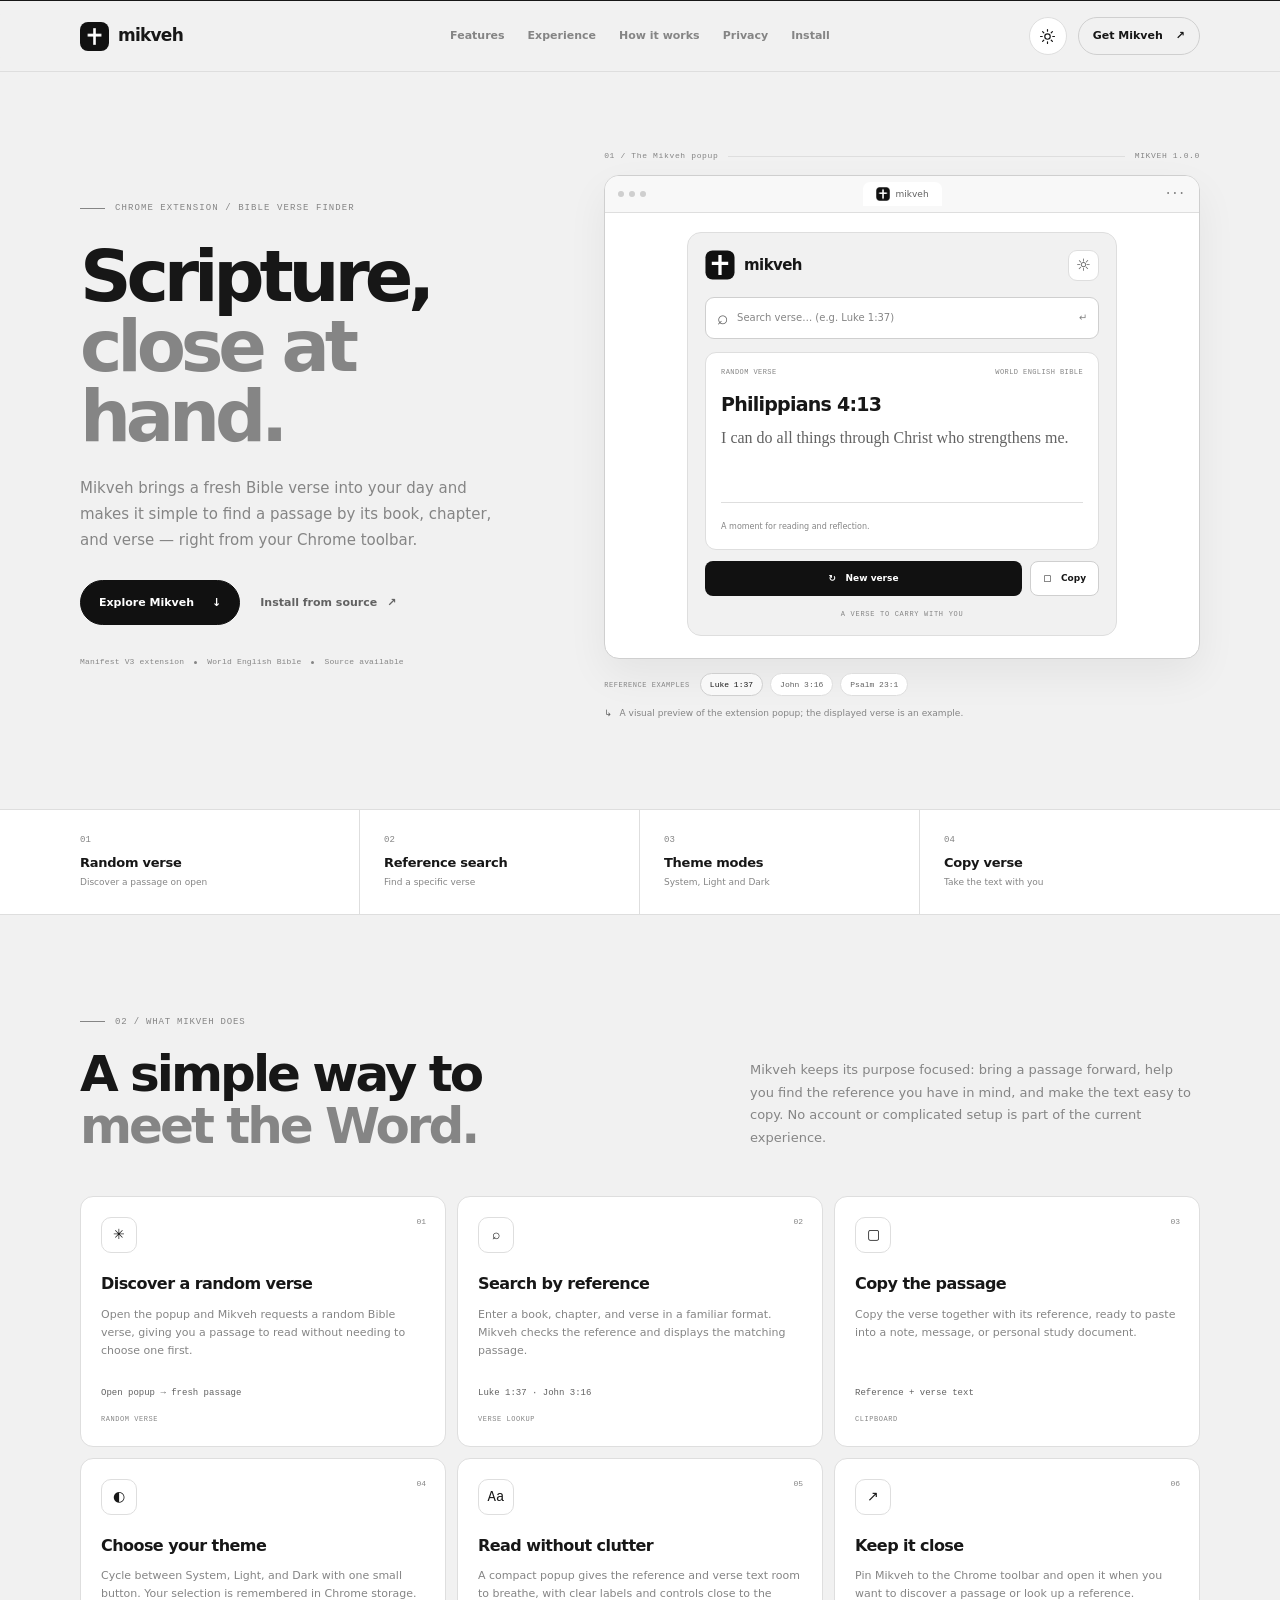
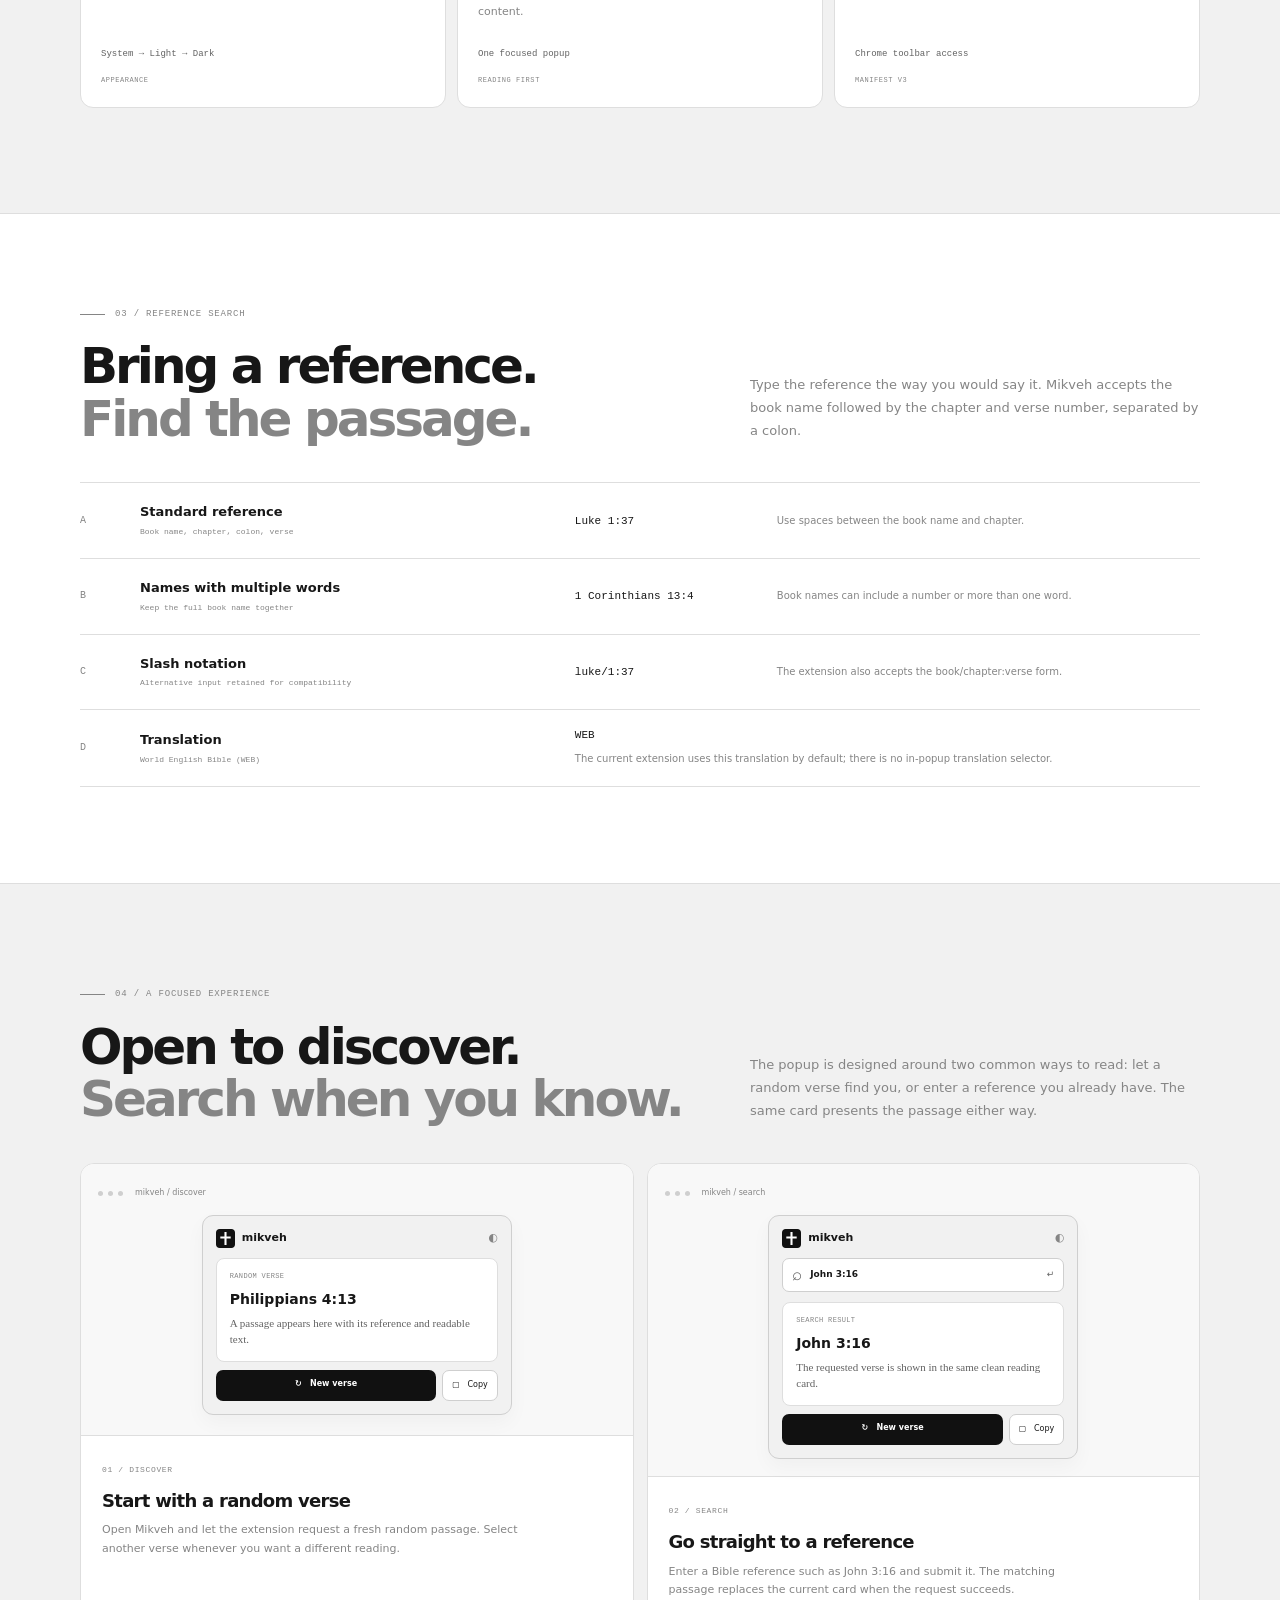
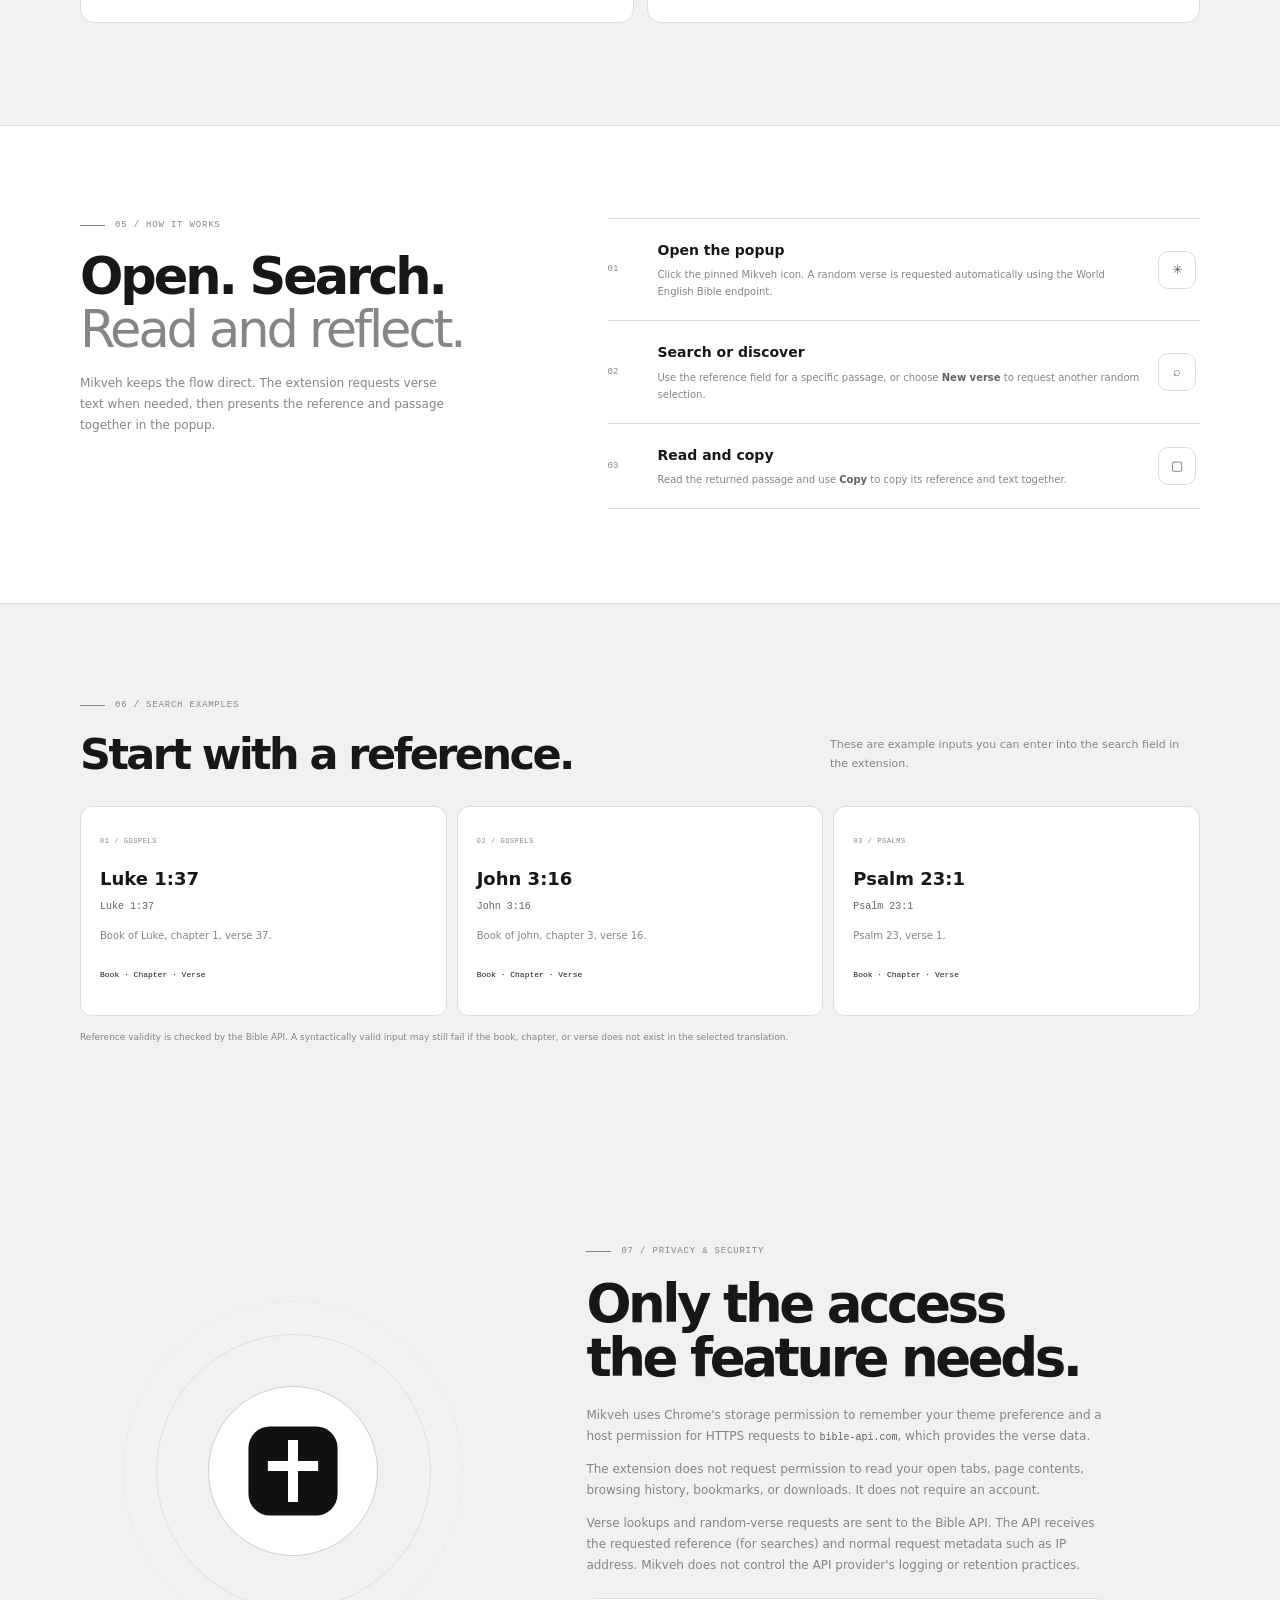
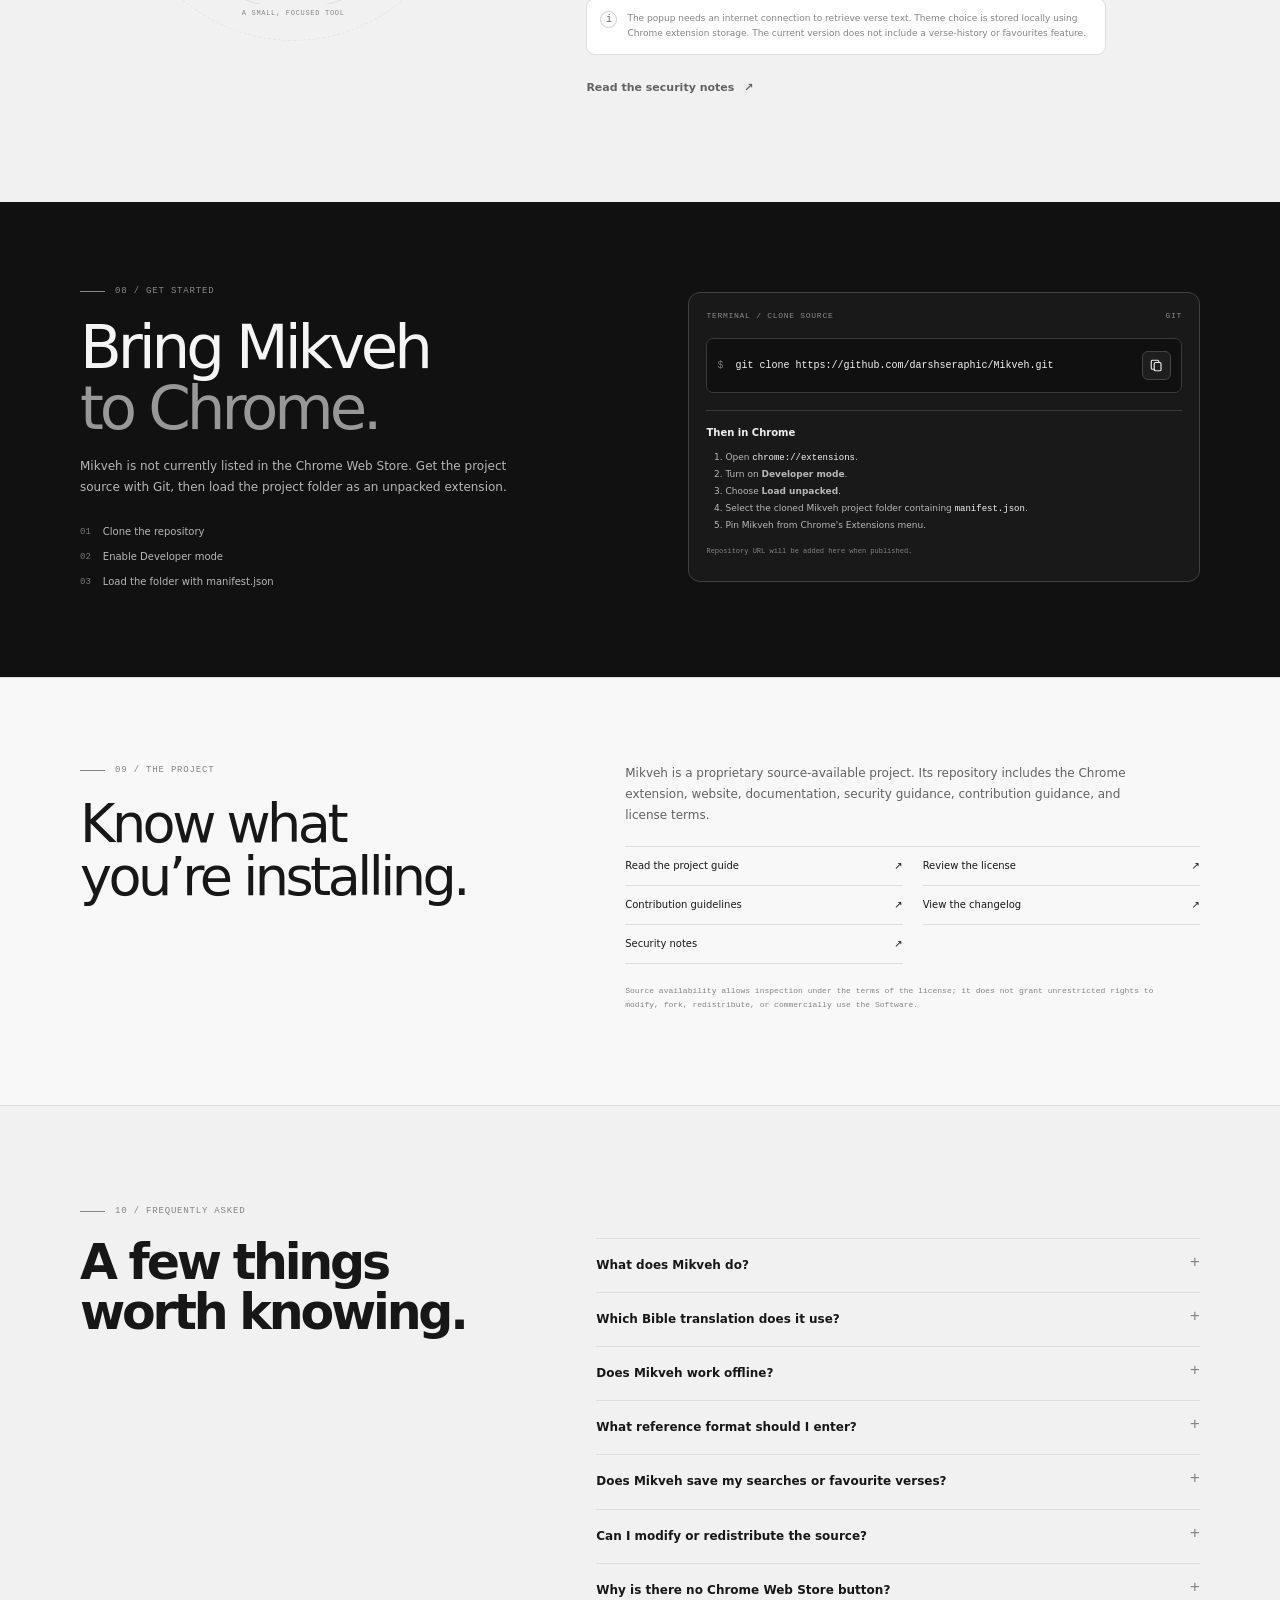
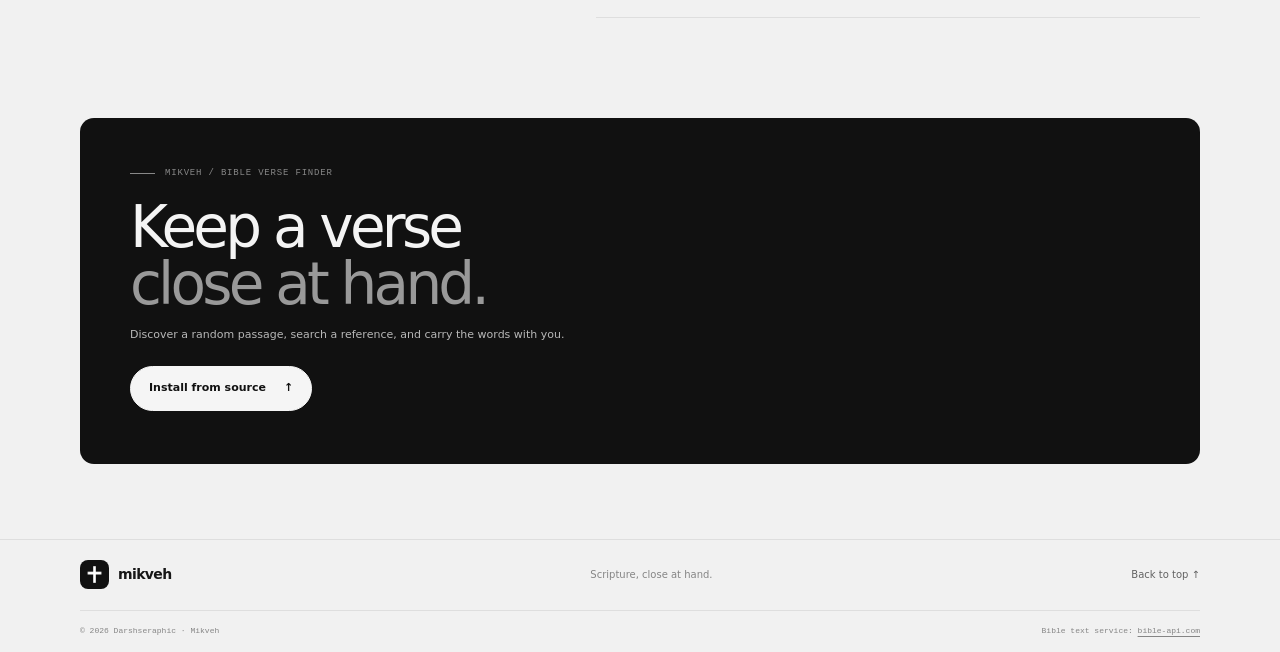
==== docs/index.html @ bd6380c0 "initial commit: Added Mikveh extension to public users." ====
<!doctype html>
<html lang="en" data-theme="system">
<head>
  <meta charset="utf-8">
  <meta name="viewport" content="width=device-width, initial-scale=1">
  <meta name="theme-color" content="#f1f1f1">
  <meta name="description" content="Mikveh is a focused Chrome extension for discovering a random Bible verse or looking up a passage by book, chapter, and verse.">
  <meta property="og:title" content="Mikveh — Scripture, close at hand">
  <meta property="og:description" content="Find a Bible verse, discover a random passage, and keep Scripture close from your Chrome toolbar.">
  <meta property="og:type" content="website">
  <title>Mikveh — Scripture, close at hand</title>
  <link rel="icon" type="image/png" href="../icons/icon32.png">
  <link rel="stylesheet" href="styles.css">
  <script src="config.js" defer></script>
  <script src="script.js" defer></script>
</head>
<body>
  <a class="skip-link" href="#main">Skip to content</a>

  <header class="site-header">
    <div class="header-inner page-width">
      <a class="brand" href="#top" aria-label="Mikveh home">
        <span class="brand-mark"><img src="../icons/icon32.png" width="24" height="24" alt=""></span>
        <span>mikveh</span>
      </a>

      <button class="menu-toggle" type="button" aria-expanded="false" aria-controls="primary-nav" aria-label="Open navigation">
        <span></span><span></span>
      </button>

      <nav class="nav-links" id="primary-nav" aria-label="Main navigation">
        <a href="#features">Features</a>
        <a href="#experience">Experience</a>
        <a href="#how-it-works">How it works</a>
        <a href="#privacy">Privacy</a>
        <a href="#installation">Install</a>
      </nav>

      <div class="header-actions">
        <button class="theme-toggle" id="theme-toggle" type="button" aria-label="Change theme" title="Cycle theme: System, Light, Dark">
          <svg class="sun-icon" viewBox="0 0 20 20" aria-hidden="true"><circle cx="10" cy="10" r="3.2"/><path d="M10 1.8v2M10 16.2v2M18.2 10h-2M3.8 10h-2m14-5.8-1.4 1.4M5.6 14.4l-1.4 1.4m11.6 0-1.4-1.4M5.6 5.6 4.2 4.2"/></svg>
          <svg class="moon-icon" viewBox="0 0 20 20" aria-hidden="true"><path d="M16.8 12.3A7.2 7.2 0 0 1 7.7 3.2a7.4 7.4 0 1 0 9.1 9.1Z"/></svg>
        </button>
        <a class="header-link" href="#installation">Get Mikveh <span aria-hidden="true">↗</span></a>
      </div>
    </div>
  </header>

  <main id="main">
    <section class="hero page-width" id="top" aria-labelledby="hero-title">
      <div class="hero-copy">
        <p class="eyebrow"><span class="eyebrow-rule"></span> Chrome extension / Bible verse finder</p>
        <h1 id="hero-title">Scripture,<br><span>close at hand.</span></h1>
        <p class="hero-lede">Mikveh brings a fresh Bible verse into your day and makes it simple to find a passage by its book, chapter, and verse — right from your Chrome toolbar.</p>
        <div class="hero-actions">
          <a class="button button-primary" href="#features">Explore Mikveh <span aria-hidden="true">↓</span></a>
          <a class="text-link" href="#installation">Install from source <span aria-hidden="true">↗</span></a>
        </div>
        <div class="hero-meta" aria-label="Product details">
          <span>Manifest V3 extension</span><i aria-hidden="true"></i><span>World English Bible</span><i aria-hidden="true"></i><span>Source available</span>
        </div>
      </div>

      <div class="hero-visual" id="preview">
        <div class="visual-heading">
          <span>01 / The Mikveh popup</span>
          <span class="visual-heading-line"></span>
          <span>MIKVEH 1.0.0</span>
        </div>

        <div class="browser-preview" aria-label="Illustration of the Mikveh Chrome extension popup">
          <div class="browser-topbar">
            <div class="window-controls" aria-hidden="true"><i></i><i></i><i></i></div>
            <div class="browser-tab"><img src="../icons/icon16.png" width="14" height="14" alt=""><span>mikveh</span></div>
            <span class="browser-menu" aria-hidden="true">···</span>
          </div>

          <div class="popup-preview">
            <div class="preview-topline">
              <div class="preview-brand"><img src="../icons/logo.svg" alt="" width="30" height="30"><strong>mikveh</strong></div>
              <span class="preview-theme" aria-hidden="true">☼</span>
            </div>
            <div class="preview-search">
              <span class="preview-search-icon" aria-hidden="true">⌕</span>
              <span>Search verse… (e.g. Luke 1:37)</span>
              <b aria-hidden="true">↵</b>
            </div>
            <div class="preview-verse-card">
              <div class="preview-card-label"><span>RANDOM VERSE</span><span>WORLD ENGLISH BIBLE</span></div>
              <h3>Philippians 4:13</h3>
              <p>I can do all things through Christ who strengthens me.</p>
              <div class="preview-card-rule"></div>
              <span class="preview-card-note">A moment for reading and reflection.</span>
            </div>
            <div class="preview-actions">
              <span class="preview-action-primary">↻ &nbsp; New verse</span>
              <span class="preview-action-secondary">▢ &nbsp; Copy</span>
            </div>
            <div class="preview-foot">A VERSE TO CARRY WITH YOU</div>
          </div>
        </div>

        <div class="demo-examples" aria-label="Example Bible references">
          <span>REFERENCE EXAMPLES</span>
          <span class="demo-chip active">Luke 1:37</span>
          <span class="demo-chip">John 3:16</span>
          <span class="demo-chip">Psalm 23:1</span>
        </div>
        <p class="visual-note"><span>↳</span> A visual preview of the extension popup; the displayed verse is an example.</p>
      </div>
    </section>

    <section class="fact-strip" aria-label="Mikveh at a glance">
      <div class="fact-strip-inner page-width">
        <div class="fact-item"><strong>01</strong><span>Random verse</span><p>Discover a passage on open</p></div>
        <div class="fact-item"><strong>02</strong><span>Reference search</span><p>Find a specific verse</p></div>
        <div class="fact-item"><strong>03</strong><span>Theme modes</span><p>System, Light and Dark</p></div>
        <div class="fact-item"><strong>04</strong><span>Copy verse</span><p>Take the text with you</p></div>
      </div>
    </section>

    <section class="section page-width" id="features" aria-labelledby="features-title">
      <div class="section-label"><span class="section-line"></span> 02 / What Mikveh does</div>
      <div class="section-intro two-column">
        <h2 id="features-title">A simple way to<br><span>meet the Word.</span></h2>
        <p>Mikveh keeps its purpose focused: bring a passage forward, help you find the reference you have in mind, and make the text easy to copy. No account or complicated setup is part of the current experience.</p>
      </div>

      <div class="feature-grid">
        <article class="feature-card">
          <div class="feature-number">01</div><div class="feature-icon">✳</div>
          <h3>Discover a random verse</h3>
          <p>Open the popup and Mikveh requests a random Bible verse, giving you a passage to read without needing to choose one first.</p>
          <code>Open popup → fresh passage</code>
          <span class="feature-tag">RANDOM VERSE</span>
        </article>
        <article class="feature-card">
          <div class="feature-number">02</div><div class="feature-icon">⌕</div>
          <h3>Search by reference</h3>
          <p>Enter a book, chapter, and verse in a familiar format. Mikveh checks the reference and displays the matching passage.</p>
          <code>Luke 1:37 · John 3:16</code>
          <span class="feature-tag">VERSE LOOKUP</span>
        </article>
        <article class="feature-card">
          <div class="feature-number">03</div><div class="feature-icon">▢</div>
          <h3>Copy the passage</h3>
          <p>Copy the verse together with its reference, ready to paste into a note, message, or personal study document.</p>
          <code>Reference + verse text</code>
          <span class="feature-tag">CLIPBOARD</span>
        </article>
        <article class="feature-card">
          <div class="feature-number">04</div><div class="feature-icon">◐</div>
          <h3>Choose your theme</h3>
          <p>Cycle between System, Light, and Dark with one small button. Your selection is remembered in Chrome storage.</p>
          <code>System → Light → Dark</code>
          <span class="feature-tag">APPEARANCE</span>
        </article>
        <article class="feature-card">
          <div class="feature-number">05</div><div class="feature-icon">Aa</div>
          <h3>Read without clutter</h3>
          <p>A compact popup gives the reference and verse text room to breathe, with clear labels and controls close to the content.</p>
          <code>One focused popup</code>
          <span class="feature-tag">READING FIRST</span>
        </article>
        <article class="feature-card">
          <div class="feature-number">06</div><div class="feature-icon">↗</div>
          <h3>Keep it close</h3>
          <p>Pin Mikveh to the Chrome toolbar and open it when you want to discover a passage or look up a reference.</p>
          <code>Chrome toolbar access</code>
          <span class="feature-tag">MANIFEST V3</span>
        </article>
      </div>
    </section>

    <section class="function-section section-rule" aria-labelledby="reference-title">
      <div class="page-width">
        <div class="section-label"><span class="section-line"></span> 03 / Reference search</div>
        <div class="section-intro two-column">
          <h2 id="reference-title">Bring a reference.<br><span>Find the passage.</span></h2>
          <p>Type the reference the way you would say it. Mikveh accepts the book name followed by the chapter and verse number, separated by a colon.</p>
        </div>
        <div class="reference-directory">
          <article class="reference-row">
            <div class="directory-index">A</div>
            <div class="directory-title"><h3>Standard reference</h3><p>Book name, chapter, colon, verse</p></div>
            <div class="directory-content"><code>Luke 1:37</code><span>Use spaces between the book name and chapter.</span></div>
          </article>
          <article class="reference-row">
            <div class="directory-index">B</div>
            <div class="directory-title"><h3>Names with multiple words</h3><p>Keep the full book name together</p></div>
            <div class="directory-content"><code>1 Corinthians 13:4</code><span>Book names can include a number or more than one word.</span></div>
          </article>
          <article class="reference-row">
            <div class="directory-index">C</div>
            <div class="directory-title"><h3>Slash notation</h3><p>Alternative input retained for compatibility</p></div>
            <div class="directory-content"><code>luke/1:37</code><span>The extension also accepts the book/chapter:verse form.</span></div>
          </article>
          <article class="reference-row">
            <div class="directory-index">D</div>
            <div class="directory-title"><h3>Translation</h3><p>World English Bible (WEB)</p></div>
            <div class="directory-content"><code>WEB</code><span>The current extension uses this translation by default; there is no in-popup translation selector.</span></div>
          </article>
        </div>
      </div>
    </section>

    <section class="section page-width workspace-section" id="experience" aria-labelledby="experience-title">
      <div class="section-label"><span class="section-line"></span> 04 / A focused experience</div>
      <div class="section-intro two-column">
        <h2 id="experience-title">Open to discover.<br><span>Search when you know.</span></h2>
        <p>The popup is designed around two common ways to read: let a random verse find you, or enter a reference you already have. The same card presents the passage either way.</p>
      </div>
      <div class="workspace-grid">
        <article class="workspace-card">
          <div class="workspace-card-visual discover-visual">
            <div class="mini-window-head"><span></span><span></span><span></span><b>mikveh / discover</b></div>
            <div class="mini-popup">
              <div class="mini-popup-brand"><img src="../icons/logo.svg" alt="" width="19" height="19"><b>mikveh</b><span>◐</span></div>
              <div class="mini-popup-card"><small>RANDOM VERSE</small><strong>Philippians 4:13</strong><p>A passage appears here with its reference and readable text.</p></div>
              <div class="mini-popup-actions"><b>↻ &nbsp; New verse</b><i>▢ &nbsp; Copy</i></div>
            </div>
          </div>
          <div class="workspace-card-copy"><span class="workspace-index">01 / DISCOVER</span><h3>Start with a random verse</h3><p>Open Mikveh and let the extension request a fresh random passage. Select another verse whenever you want a different reading.</p></div>
        </article>
        <article class="workspace-card">
          <div class="workspace-card-visual search-visual">
            <div class="mini-window-head"><span></span><span></span><span></span><b>mikveh / search</b></div>
            <div class="mini-popup">
              <div class="mini-popup-brand"><img src="../icons/logo.svg" alt="" width="19" height="19"><b>mikveh</b><span>◐</span></div>
              <div class="mini-search-field"><span>⌕</span><b>John 3:16</b><i>↵</i></div>
              <div class="mini-popup-card"><small>SEARCH RESULT</small><strong>John 3:16</strong><p>The requested verse is shown in the same clean reading card.</p></div>
              <div class="mini-popup-actions"><b>↻ &nbsp; New verse</b><i>▢ &nbsp; Copy</i></div>
            </div>
          </div>
          <div class="workspace-card-copy"><span class="workspace-index">02 / SEARCH</span><h3>Go straight to a reference</h3><p>Enter a Bible reference such as John 3:16 and submit it. The matching passage replaces the current card when the request succeeds.</p></div>
        </article>
      </div>
    </section>

    <section class="steps-section section-rule" id="how-it-works" aria-labelledby="steps-title">
      <div class="page-width steps-layout">
        <div class="steps-intro">
          <div class="section-label"><span class="section-line"></span> 05 / How it works</div>
          <h2 id="steps-title">Open. Search.<br><em>Read and reflect.</em></h2>
          <p>Mikveh keeps the flow direct. The extension requests verse text when needed, then presents the reference and passage together in the popup.</p>
        </div>
        <div class="steps-list">
          <article class="step-row"><span class="step-number">01</span><div class="step-copy"><h3>Open the popup</h3><p>Click the pinned Mikveh icon. A random verse is requested automatically using the World English Bible endpoint.</p></div><span class="step-icon" aria-hidden="true">✳</span></article>
          <article class="step-row"><span class="step-number">02</span><div class="step-copy"><h3>Search or discover</h3><p>Use the reference field for a specific passage, or choose <b>New verse</b> to request another random selection.</p></div><span class="step-icon" aria-hidden="true">⌕</span></article>
          <article class="step-row"><span class="step-number">03</span><div class="step-copy"><h3>Read and copy</h3><p>Read the returned passage and use <b>Copy</b> to copy its reference and text together.</p></div><span class="step-icon" aria-hidden="true">▢</span></article>
        </div>
      </div>
    </section>

    <section class="examples-section page-width" aria-labelledby="examples-title">
      <div class="section-label"><span class="section-line"></span> 06 / Search examples</div>
      <div class="examples-heading"><h2 id="examples-title">Start with a reference.</h2><p>These are example inputs you can enter into the search field in the extension.</p></div>
      <div class="example-grid">
        <article class="example-card"><span>01 / GOSPELS</span><h3>Luke 1:37</h3><code>Luke 1:37</code><p>Book of Luke, chapter 1, verse 37.</p><strong>Book · Chapter · Verse</strong></article>
        <article class="example-card"><span>02 / GOSPELS</span><h3>John 3:16</h3><code>John 3:16</code><p>Book of John, chapter 3, verse 16.</p><strong>Book · Chapter · Verse</strong></article>
        <article class="example-card"><span>03 / PSALMS</span><h3>Psalm 23:1</h3><code>Psalm 23:1</code><p>Psalm 23, verse 1.</p><strong>Book · Chapter · Verse</strong></article>
      </div>
      <p class="fine-print">Reference validity is checked by the Bible API. A syntactically valid input may still fail if the book, chapter, or verse does not exist in the selected translation.</p>
    </section>

    <section class="privacy-section page-width" id="privacy" aria-labelledby="privacy-title">
      <div class="privacy-visual" aria-hidden="true">
        <div class="privacy-mark-wrap"><img src="../icons/logo.svg" alt="" width="100" height="100"></div>
        <div class="privacy-orbit orbit-one"></div><div class="privacy-orbit orbit-two"></div>
        <span class="privacy-caption">A SMALL, FOCUSED TOOL</span>
      </div>
      <div class="privacy-copy">
        <div class="section-label"><span class="section-line"></span> 07 / Privacy &amp; security</div>
        <h2 id="privacy-title">Only the access<br>the feature needs.</h2>
        <p>Mikveh uses Chrome's storage permission to remember your theme preference and a host permission for HTTPS requests to <code>bible-api.com</code>, which provides the verse data.</p>
        <p>The extension does not request permission to read your open tabs, page contents, browsing history, bookmarks, or downloads. It does not require an account.</p>
        <p>Verse lookups and random-verse requests are sent to the Bible API. The API receives the requested reference (for searches) and normal request metadata such as IP address. Mikveh does not control the API provider's logging or retention practices.</p>
        <p class="privacy-caveat"><span aria-hidden="true">i</span><span>The popup needs an internet connection to retrieve verse text. Theme choice is stored locally using Chrome extension storage. The current version does not include a verse-history or favourites feature.</span></p>
        <a class="text-link" href="../SECURITY.md">Read the security notes <span aria-hidden="true">↗</span></a>
      </div>
    </section>

    <section class="install-section" id="installation" aria-labelledby="install-title">
      <div class="page-width install-inner">
        <div class="install-copy">
          <div class="section-label light-label"><span class="section-line"></span> 08 / Get started</div>
          <h2 id="install-title">Bring Mikveh<br><em>to Chrome.</em></h2>
          <p>Mikveh is not currently listed in the Chrome Web Store. Get the project source with Git, then load the project folder as an unpacked extension.</p>
          <div class="install-points">
            <span><b>01</b> Clone the repository</span>
            <span><b>02</b> Enable Developer mode</span>
            <span><b>03</b> Load the folder with manifest.json</span>
          </div>
        </div>
        <div class="install-panel">
          <div class="install-panel-top"><span>TERMINAL / CLONE SOURCE</span><span>GIT</span></div>
          <div class="command-line"><span>$</span><code id="clone-command">git clone &lt;https://github.com/darshseraphic/Mikveh.git&gt;</code><button id="copy-clone" type="button" aria-label="Copy git clone command" title="Copy command"><svg viewBox="0 0 20 20" aria-hidden="true"><rect x="7" y="6" width="9" height="11" rx="1.5"/><path d="M13 6V4.5A1.5 1.5 0 0 0 11.5 3h-7A1.5 1.5 0 0 0 3 4.5v9A1.5 1.5 0 0 0 4.5 15H7"/></svg></button></div>
          <div class="install-next">
            <p><b>Then in Chrome</b></p>
            <ol>
              <li>Open <code>chrome://extensions</code>.</li>
              <li>Turn on <b>Developer mode</b>.</li>
              <li>Choose <b>Load unpacked</b>.</li>
              <li>Select the cloned Mikveh project folder containing <code>manifest.json</code>.</li>
              <li>Pin Mikveh from Chrome's Extensions menu.</li>
            </ol>
          </div>
          <div class="install-status" id="copy-status" role="status" aria-live="polite">Repository URL will be added here when published.</div>
        </div>
      </div>
    </section>

    <section class="project-section" id="project" aria-labelledby="project-title">
      <div class="page-width project-inner">
        <div class="project-heading">
          <div class="section-label"><span class="section-line"></span> 09 / The project</div>
          <h2 id="project-title">Know what<br>you’re installing.</h2>
        </div>
        <div class="project-copy">
          <p>Mikveh is a proprietary source-available project. Its repository includes the Chrome extension, website, documentation, security guidance, contribution guidance, and license terms.</p>
          <div class="project-links">
            <a href="../README.md">Read the project guide <span aria-hidden="true">↗</span></a>
            <a href="../LICENSE.txt">Review the license <span aria-hidden="true">↗</span></a>
            <a href="../CONTRIBUTING.md">Contribution guidelines <span aria-hidden="true">↗</span></a>
            <a href="../CHANGELOG.md">View the changelog <span aria-hidden="true">↗</span></a>
            <a href="../SECURITY.md">Security notes <span aria-hidden="true">↗</span></a>
          </div>
          <p class="license-note">Source availability allows inspection under the terms of the license; it does not grant unrestricted rights to modify, fork, redistribute, or commercially use the Software.</p>
        </div>
      </div>
    </section>

    <section class="faq-section page-width" aria-labelledby="faq-title">
      <div class="section-label"><span class="section-line"></span> 10 / Frequently asked</div>
      <div class="faq-layout">
        <h2 id="faq-title">A few things<br>worth knowing.</h2>
        <div class="faq-list">
          <details>
            <summary>What does Mikveh do?</summary>
            <p>Mikveh is a Chrome extension that displays a random Bible verse when the popup opens and lets you search for a specific passage using a book, chapter, and verse reference.</p>
          </details>
          <details>
            <summary>Which Bible translation does it use?</summary>
            <p>The current extension uses the World English Bible (WEB) through bible-api.com. A translation selector is not currently included.</p>
          </details>
          <details>
            <summary>Does Mikveh work offline?</summary>
            <p>No. The extension needs an internet connection to request random verses and search results from the Bible API. The theme preference remains stored in Chrome, but verse text is not available offline through the current implementation.</p>
          </details>
          <details>
            <summary>What reference format should I enter?</summary>
            <p>Use the format Book Chapter:Verse, such as Luke 1:37. The extension also accepts the slash form, such as luke/1:37, for compatibility with the original command reference.</p>
          </details>
          <details>
            <summary>Does Mikveh save my searches or favourite verses?</summary>
            <p>The current version stores your theme preference only. It does not include verse history, favourites, user accounts, or cloud synchronisation.</p>
          </details>
          <details>
            <summary>Can I modify or redistribute the source?</summary>
            <p>Not under the current license by default. Mikveh uses a proprietary source-available license with limited personal-use permissions and restrictions on modification, derivative works, redistribution, and commercial use. Read LICENSE.txt and contact the copyright holder for permission.</p>
          </details>
          <details>
            <summary>Why is there no Chrome Web Store button?</summary>
            <p>Mikveh is not currently published in the Chrome Web Store. Installation instructions use Git clone and Chrome's Load unpacked workflow only.</p>
          </details>
        </div>
      </div>
    </section>

    <section class="closing-section page-width">
      <div class="closing-panel">
        <div class="section-label light-label"><span class="section-line"></span> MIKVEH / BIBLE VERSE FINDER</div>
        <h2>Keep a verse<br><em>close at hand.</em></h2>
        <p>Discover a random passage, search a reference, and carry the words with you.</p>
        <a class="button button-inverted" href="#installation">Install from source <span aria-hidden="true">↑</span></a>
      </div>
    </section>
  </main>

  <footer class="site-footer">
    <div class="page-width footer-top">
      <a class="brand footer-brand" href="#top"><span class="brand-mark"><img src="../icons/icon32.png" width="22" height="22" alt=""></span><span>mikveh</span></a>
      <p>Scripture, close at hand.</p>
      <a class="back-top" href="#top">Back to top <span aria-hidden="true">↑</span></a>
    </div>
    <div class="page-width footer-bottom">
      <span>© <span id="year"></span> Darshseraphic · Mikveh</span>
      <span class="footer-attribution">Bible text service: <a href="https://bible-api.com/" target="_blank" rel="noreferrer">bible-api.com</a></span>
    </div>
  </footer>
</body>
</html>
---- docs/styles.css ----
/* Mikveh project website — monochrome ink-and-paper styling */
:root {
  color-scheme: light;
  --bg: #f1f1f1;
  --paper: #fafafa;
  --surface: #ffffff;
  --soft: #f8f8f8;
  --ink: #171717;
  --secondary: #626262;
  --muted: #858585;
  --line: #dedede;
  --line-strong: #cfcfcf;
  --button-ink: #111111;
  --button-text: #ffffff;
  --focus: #111111;
  --mono: ui-monospace, SFMono-Regular, Menlo, Consolas, "Liberation Mono", monospace;
  --sans: system-ui, -apple-system, BlinkMacSystemFont, "Segoe UI", Roboto, Helvetica, Arial, sans-serif;
  --page: 1120px;
  font-family: var(--sans);
  font-synthesis: none;
  text-rendering: optimizeLegibility;
  -webkit-font-smoothing: antialiased;
}
:root[data-theme="dark"] {
  color-scheme: dark;
  --bg: #101010;
  --paper: #202020;
  --surface: #1b1b1b;
  --soft: #242424;
  --ink: #f4f4f4;
  --secondary: #b7b7b7;
  --muted: #909090;
  --line: #363636;
  --line-strong: #505050;
  --button-ink: #f3f3f3;
  --button-text: #111111;
  --focus: #ffffff;
}
@media (prefers-color-scheme: dark) {
  :root[data-theme="system"] {
    color-scheme: dark;
    --bg: #101010;
    --paper: #202020;
    --surface: #1b1b1b;
    --soft: #242424;
    --ink: #f4f4f4;
    --secondary: #b7b7b7;
    --muted: #909090;
    --line: #363636;
    --line-strong: #505050;
    --button-ink: #f3f3f3;
    --button-text: #111111;
    --focus: #ffffff;
  }
}
* { box-sizing: border-box; scrollbar-width: thin; scrollbar-color: var(--muted) transparent; }
*::-webkit-scrollbar { width: 5px; height: 5px; }
*::-webkit-scrollbar-track { background: transparent; }
*::-webkit-scrollbar-thumb { background: var(--muted); border-radius: 999px; }
html { scroll-behavior: smooth; scroll-padding-top: 90px; }
body { overflow-x: clip; margin: 0; background: var(--bg); color: var(--ink); font-family: var(--sans); font-size: 15px; line-height: 1.6; transition: background-color .2s ease, color .2s ease; }
main, section, header, footer { min-width: 0; }
a { color: inherit; text-decoration: none; }
button { font: inherit; color: inherit; }
svg { display: block; }
img { max-width: 100%; }
h1, h2, h3, p { margin-top: 0; }
button:focus-visible, a:focus-visible, summary:focus-visible { outline: 2px solid var(--focus); outline-offset: 4px; }
::selection { background: var(--ink); color: var(--bg); }
.page-width { width: min(calc(100% - 64px), var(--page)); margin-inline: auto; }
.skip-link { position: absolute; left: 16px; top: -60px; z-index: 60; padding: 10px 14px; background: var(--ink); color: var(--bg); border-radius: 8px; }
.skip-link:focus { top: 12px; }
.site-header { min-height: 70px; border-top: 1px solid var(--ink); border-bottom: 1px solid var(--line); background: color-mix(in srgb, var(--bg) 94%, transparent); position: sticky; top: 0; z-index: 30; backdrop-filter: blur(12px); }
.header-inner { min-height: 70px; display: grid; grid-template-columns: 1fr auto 1fr; align-items: center; gap: 24px; }
.brand { display: inline-flex; width: fit-content; align-items: center; gap: 9px; color: var(--ink); font-size: 17px; font-weight: 720; letter-spacing: -.045em; }
.brand-mark { display: grid; width: 29px; height: 29px; place-items: center; overflow: hidden; border-radius: 8px; background: #111; }
.brand-mark img { width: 25px; height: 25px; object-fit: contain; }
.nav-links { display: flex; align-items: center; gap: 23px; color: var(--muted); font-size: 11px; font-weight: 580; }
.nav-links a, .header-link, .back-top, .text-link { transition: color .16s ease, border-color .16s ease; }
.nav-links a:hover, .header-link:hover, .back-top:hover, .text-link:hover { color: var(--ink); }
.header-actions { display: flex; align-items: center; justify-content: flex-end; gap: 11px; }
.theme-toggle { width: 38px; height: 38px; display: grid; place-items: center; border: 1px solid var(--line); border-radius: 50%; color: var(--ink); background: var(--surface); cursor: pointer; transition: background .16s ease, border-color .16s ease; }
.theme-toggle:hover { border-color: var(--line-strong); background: var(--soft); }
.theme-toggle svg { width: 17px; height: 17px; fill: none; stroke: currentColor; stroke-width: 1.4; stroke-linecap: round; stroke-linejoin: round; }
.moon-icon { display: none; }
:root[data-theme="dark"] .sun-icon { display: none; }
:root[data-theme="dark"] .moon-icon { display: block; }
@media (prefers-color-scheme: dark) {
  :root[data-theme="system"] .sun-icon { display: none; }
  :root[data-theme="system"] .moon-icon { display: block; }
}
.header-link { display: inline-flex; align-items: center; gap: 13px; padding: 9px 14px; border: 1px solid var(--line-strong); border-radius: 999px; font-size: 11px; font-weight: 650; }
.menu-toggle { display: none; width: 40px; height: 38px; padding: 9px; background: transparent; color: var(--ink); border: 1px solid var(--line); border-radius: 9px; cursor: pointer; }
.menu-toggle span { display: block; width: 100%; height: 1px; margin: 5px 0; background: currentColor; transition: transform .18s ease; }
.menu-toggle[aria-expanded="true"] span:first-child { transform: translateY(3px) rotate(45deg); }
.menu-toggle[aria-expanded="true"] span:last-child { transform: translateY(-3px) rotate(-45deg); }
.eyebrow, .section-label, .visual-heading, .footer-code, .hero-meta, .fact-item strong, .feature-number, .feature-tag, .directory-index, .directory-title p, .workspace-index, .step-number, .example-card > span, .license-note, .footer-bottom, .install-panel-top, .install-status { font-family: var(--mono); }
.hero { min-height: 680px; display: grid; grid-template-columns: minmax(0, .88fr) minmax(0, 1.12fr); gap: clamp(28px, 4.5vw, 56px); align-items: center; padding-top: 78px; padding-bottom: 88px; }
.hero-copy { max-width: 500px; }
.eyebrow { display: flex; align-items: center; gap: 10px; color: var(--muted); font-size: 9px; letter-spacing: .12em; text-transform: uppercase; margin-bottom: 25px; }
.eyebrow-rule, .section-line { width: 25px; height: 1px; background: var(--muted); flex: 0 0 auto; }
h1 { text-wrap: balance; max-width: 580px; margin: 0 0 23px; font-size: clamp(48px, 5.6vw, 76px); line-height: .98; letter-spacing: -.072em; font-weight: 560; }
h1 span, .section-intro h2 span { color: var(--muted); }
.hero-lede { max-width: 430px; color: var(--muted); font-size: 15px; line-height: 1.75; margin-bottom: 27px; }
.hero-actions { display: flex; flex-wrap: wrap; align-items: center; gap: 20px; }
.button { min-height: 45px; display: inline-flex; justify-content: center; align-items: center; gap: 18px; padding: 0 18px; border: 1px solid var(--button-ink); border-radius: 999px; font-size: 11px; font-weight: 660; transition: background-color .16s ease, color .16s ease, border-color .16s ease, transform .16s ease; }
.button:active { transform: translateY(1px); }
.button-primary { background: var(--button-ink); color: var(--button-text); }
.button-primary:hover { opacity: .86; }
.button-inverted { background: #f5f5f5; border-color: #f5f5f5; color: #111; }
.button-inverted:hover { background: #dcdcdc; border-color: #dcdcdc; }
.text-link { display: inline-flex; align-items: center; gap: 10px; color: var(--secondary); font-size: 11px; font-weight: 630; }
.hero-meta { display: flex; align-items: center; flex-wrap: wrap; gap: 10px; color: var(--muted); font-size: 8px; margin-top: 31px; letter-spacing: .02em; }
.hero-meta i { width: 3px; height: 3px; border-radius: 50%; background: var(--muted); }
.hero-visual { min-width: 0; width: 100%; }
.visual-heading { display: flex; align-items: center; gap: 10px; margin-bottom: 12px; color: var(--muted); font-size: 8px; letter-spacing: .08em; }
.visual-heading-line { height: 1px; flex: 1; background: var(--line); }
.browser-preview { overflow: hidden; border: 1px solid var(--line-strong); border-radius: 15px; background: var(--surface); box-shadow: 0 16px 42px rgba(0,0,0,.06); }
.browser-topbar { height: 37px; display: grid; grid-template-columns: 1fr auto 1fr; align-items: center; padding: 0 13px; border-bottom: 1px solid var(--line); background: var(--soft); }
.window-controls { display: flex; gap: 5px; }
.window-controls i { width: 6px; height: 6px; border-radius: 50%; background: var(--line-strong); }
.browser-tab { display: flex; align-items: center; gap: 6px; padding: 5px 13px; border-radius: 7px 7px 0 0; background: var(--surface); color: var(--secondary); font-size: 9px; }
.browser-tab img { object-fit: contain; }
.browser-menu { justify-self: end; color: var(--muted); letter-spacing: 2px; }
.popup-preview { width: min(100%, 430px); margin: 19px auto 22px; padding: 17px; border: 1px solid var(--line); border-radius: 14px; background: var(--bg); }
.preview-topline { display: flex; align-items: center; justify-content: space-between; margin-bottom: 16px; }
.preview-brand { display: flex; align-items: center; gap: 9px; font-size: 15px; letter-spacing: -.04em; }
.preview-brand img { border-radius: 6px; }
.preview-theme { width: 31px; height: 31px; display: grid; place-items: center; border: 1px solid var(--line); border-radius: 9px; background: var(--surface); color: var(--secondary); font-size: 17px; }
.preview-search { display: flex; align-items: center; gap: 9px; min-height: 42px; padding: 0 11px; border: 1px solid var(--line-strong); border-radius: 9px; background: var(--surface); color: var(--muted); font-size: 10px; }
.preview-search-icon { color: var(--secondary); font-size: 19px; line-height: 1; }
.preview-search b { margin-left: auto; color: var(--muted); font-size: 10px; font-weight: 500; }
.preview-verse-card { margin-top: 13px; padding: 15px 15px 13px; border: 1px solid var(--line); border-radius: 11px; background: var(--surface); }
.preview-card-label { display: flex; flex-wrap: wrap; justify-content: space-between; gap: 8px; color: var(--muted); font: 7px var(--mono); letter-spacing: .06em; }
.preview-verse-card h3 { margin: 13px 0 7px; font-size: 19px; font-weight: 680; letter-spacing: -.04em; }
.preview-verse-card p { max-width: 390px; min-height: 62px; margin: 0; color: var(--secondary); font-family: Georgia, "Times New Roman", serif; font-size: 16px; line-height: 1.5; }
.preview-card-rule { height: 1px; margin: 14px 0 9px; background: var(--line); }
.preview-card-note { color: var(--muted); font-size: 8px; }
.preview-actions { display: flex; gap: 8px; margin-top: 11px; }
.preview-action-primary, .preview-action-secondary { display: flex; align-items: center; justify-content: center; min-height: 35px; padding: 0 12px; border-radius: 8px; font-size: 9px; font-weight: 650; }
.preview-action-primary { flex: 1; background: var(--button-ink); color: var(--button-text); }
.preview-action-secondary { border: 1px solid var(--line-strong); background: var(--surface); color: var(--ink); }
.preview-foot { margin-top: 14px; text-align: center; color: var(--muted); font: 7px var(--mono); letter-spacing: .1em; }
.demo-examples { display: flex; align-items: center; flex-wrap: wrap; gap: 7px; margin-top: 14px; }
.demo-examples > span:first-child { margin-right: 3px; color: var(--muted); font: 7px var(--mono); letter-spacing: .08em; }
.demo-chip { padding: 6px 9px; border: 1px solid var(--line); border-radius: 999px; background: var(--surface); color: var(--secondary); font: 8px var(--mono); }
.demo-chip.active { background: var(--soft); color: var(--ink); border-color: var(--line-strong); }
.visual-note { margin: 10px 0 0; color: var(--muted); font-size: 9px; }
.visual-note span { color: var(--secondary); margin-right: 5px; }
.fact-strip { border-top: 1px solid var(--line); border-bottom: 1px solid var(--line); background: var(--surface); }
.fact-strip-inner { display: grid; grid-template-columns: repeat(4, 1fr); }
.fact-item { min-height: 104px; display: flex; flex-direction: column; justify-content: center; padding: 18px 24px; border-right: 1px solid var(--line); }
.fact-item:first-child { padding-left: 0; }
.fact-item:last-child { border-right: 0; }
.fact-item strong { margin-bottom: 5px; color: var(--muted); font-size: 9px; font-weight: 500; }
.fact-item span { font-size: 13px; font-weight: 650; letter-spacing: -.02em; }
.fact-item p { margin: 2px 0 0; color: var(--muted); font-size: 9px; }
.section { padding-top: 100px; padding-bottom: 105px; }
.section-label { display: flex; align-items: center; gap: 10px; margin-bottom: 19px; color: var(--muted); font-size: 9px; letter-spacing: .09em; text-transform: uppercase; }
.section-intro { margin-bottom: 43px; }
.two-column { display: grid; grid-template-columns: 1fr .75fr; gap: 50px; align-items: end; }
.section-intro h2, .examples-heading h2 { margin: 0; font-size: clamp(34px, 4vw, 50px); line-height: 1.05; letter-spacing: -.06em; font-weight: 550; text-wrap: balance; }
.section-intro > p { max-width: 450px; margin: 0 0 3px auto; color: var(--muted); font-size: 13px; line-height: 1.75; }
.feature-grid { display: grid; grid-template-columns: repeat(3, 1fr); gap: 11px; }
.feature-card { position: relative; min-height: 245px; padding: 20px 20px 18px; border: 1px solid var(--line); border-radius: 13px; background: var(--surface); transition: border-color .18s ease, transform .18s ease; }
.feature-card:hover { transform: translateY(-2px); border-color: var(--line-strong); }
.feature-number { position: absolute; top: 19px; right: 19px; color: var(--muted); font-size: 8px; }
.feature-icon { width: 36px; height: 36px; display: grid; place-items: center; margin-bottom: 18px; border: 1px solid var(--line); border-radius: 10px; color: var(--ink); font: 14px var(--mono); }
.feature-card h3 { margin-bottom: 9px; font-size: 16px; font-weight: 650; letter-spacing: -.035em; }
.feature-card p { min-height: 69px; margin-bottom: 12px; color: var(--muted); font-size: 11px; line-height: 1.65; }
.feature-card > code { display: block; overflow-wrap: anywhere; color: var(--secondary); font: 9px/1.55 var(--mono); }
.feature-tag { display: inline-block; margin-top: 13px; color: var(--muted); font-size: 7px; letter-spacing: .08em; }
.section-rule { border-top: 1px solid var(--line); border-bottom: 1px solid var(--line); background: var(--surface); }
.function-section { padding: 93px 0 96px; }
.function-section .section-intro { margin-bottom: 37px; }
.reference-directory { border-top: 1px solid var(--line); }
.reference-row { display: grid; grid-template-columns: 42px minmax(180px, .8fr) 1.2fr; gap: 18px; align-items: center; padding: 19px 0; border-bottom: 1px solid var(--line); }
.directory-index { color: var(--muted); font-size: 10px; }
.directory-title h3 { margin: 0 0 3px; font-size: 13px; font-weight: 650; }
.directory-title p { margin: 0; color: var(--muted); font-size: 8px; }
.directory-content { display: flex; align-items: center; flex-wrap: wrap; gap: 10px 17px; }
.directory-content code { min-width: 185px; color: var(--ink); font: 11px var(--mono); }
.directory-content span { color: var(--muted); font-size: 10px; }
.workspace-section { padding-top: 103px; padding-bottom: 102px; }
.workspace-section .section-intro { margin-bottom: 37px; }
.workspace-grid { display: grid; grid-template-columns: 1fr 1fr; gap: 13px; align-items: stretch; }
.workspace-card { overflow: hidden; border: 1px solid var(--line); border-radius: 14px; background: var(--surface); }
.workspace-card-visual { min-height: 272px; padding: 17px; background: var(--soft); border-bottom: 1px solid var(--line); }
.mini-window-head { height: 25px; display: flex; align-items: center; gap: 5px; color: var(--muted); font-size: 8px; }
.mini-window-head > span { width: 5px; height: 5px; border-radius: 50%; background: var(--line-strong); }
.mini-window-head b { margin-left: 7px; font-weight: 500; }
.mini-popup { width: min(100%, 310px); margin: 9px auto 0; padding: 13px; border: 1px solid var(--line-strong); border-radius: 11px; background: var(--bg); box-shadow: 0 8px 20px rgba(0,0,0,.035); }
.mini-popup-brand { display: flex; align-items: center; gap: 7px; font-size: 11px; }
.mini-popup-brand img { background: #111; border-radius: 4px; }
.mini-popup-brand > span { margin-left: auto; color: var(--muted); }
.mini-popup-card { margin-top: 10px; padding: 13px; border: 1px solid var(--line); border-radius: 8px; background: var(--surface); }
.mini-popup-card small { display: block; color: var(--muted); font: 7px var(--mono); letter-spacing: .05em; }
.mini-popup-card strong { display: block; margin: 8px 0 5px; font-size: 14px; }
.mini-popup-card p { margin: 0; color: var(--secondary); font: 11px/1.5 Georgia, "Times New Roman", serif; }
.mini-popup-actions { display: flex; gap: 6px; margin-top: 8px; font-size: 8px; }
.mini-popup-actions b, .mini-popup-actions i { padding: 8px 9px; border-radius: 7px; font-style: normal; }
.mini-popup-actions b { flex: 1; background: var(--button-ink); color: var(--button-text); text-align: center; }
.mini-popup-actions i { border: 1px solid var(--line-strong); background: var(--surface); }
.mini-search-field { display: flex; align-items: center; gap: 8px; min-height: 34px; margin-top: 10px; padding: 0 9px; border: 1px solid var(--line-strong); border-radius: 7px; background: var(--surface); color: var(--secondary); font-size: 9px; }
.mini-search-field span { font-size: 17px; }
.mini-search-field b { color: var(--ink); font-weight: 550; }
.mini-search-field i { margin-left: auto; font-style: normal; }
.workspace-card-copy { padding: 19px 21px 22px; }
.workspace-index { color: var(--muted); font-size: 8px; letter-spacing: .08em; }
.workspace-card-copy h3 { margin: 8px 0 6px; font-size: 18px; font-weight: 630; letter-spacing: -.04em; }
.workspace-card-copy p { max-width: 430px; margin: 0; color: var(--muted); font-size: 11px; line-height: 1.7; }
.steps-section { padding: 92px 0 94px; }
.steps-layout { display: grid; grid-template-columns: .85fr 1.15fr; gap: clamp(36px, 7vw, 100px); align-items: start; }
.steps-intro h2 { margin: 0 0 17px; font-size: clamp(36px, 4.2vw, 51px); line-height: 1.03; letter-spacing: -.06em; font-weight: 550; }
.steps-intro h2 em { color: var(--muted); font-weight: 450; font-style: normal; }
.steps-intro > p { max-width: 370px; color: var(--muted); font-size: 12px; line-height: 1.75; }
.steps-list { border-top: 1px solid var(--line); }
.step-row { display: grid; grid-template-columns: 34px 1fr 42px; gap: 16px; align-items: center; padding: 20px 0; border-bottom: 1px solid var(--line); }
.step-number { color: var(--muted); font-size: 9px; }
.step-copy h3 { margin: 0 0 5px; font-size: 14px; font-weight: 650; }
.step-copy p { max-width: 500px; margin: 0; color: var(--muted); font-size: 10px; line-height: 1.7; }
.step-copy b { color: var(--secondary); font-weight: 650; }
.step-icon { width: 38px; height: 38px; display: grid; place-items: center; border: 1px solid var(--line); border-radius: 10px; color: var(--secondary); font: 13px var(--mono); }
.examples-section { padding: 94px 0 100px; }
.examples-heading { display: flex; justify-content: space-between; align-items: end; gap: 30px; margin-bottom: 29px; }
.examples-heading h2 { font-size: clamp(30px, 3.6vw, 43px); }
.examples-heading p { max-width: 370px; margin: 0 0 3px; color: var(--muted); font-size: 11px; line-height: 1.7; }
.example-grid { display: grid; grid-template-columns: repeat(3, 1fr); gap: 10px; }
.example-card { min-height: 210px; padding: 19px; border: 1px solid var(--line); border-radius: 12px; background: var(--surface); }
.example-card > span { color: var(--muted); font-size: 7px; letter-spacing: .08em; }
.example-card h3 { margin: 15px 0 8px; font-size: 18px; font-weight: 650; }
.example-card code { display: block; min-height: 19px; color: var(--secondary); font: 10px var(--mono); }
.example-card p { margin: 8px 0 16px; color: var(--muted); font-size: 10px; }
.example-card strong { display: inline-block; color: var(--ink); font: 8px var(--mono); }
.fine-print { margin: 14px 0 0; color: var(--muted); font-size: 9px; line-height: 1.6; }
.privacy-section { display: grid; grid-template-columns: .82fr 1.18fr; gap: 80px; align-items: center; padding-top: 100px; padding-bottom: 104px; }
.privacy-visual { min-height: 340px; position: relative; display: grid; place-items: center; overflow: hidden; }
.privacy-mark-wrap { width: 170px; height: 170px; display: grid; place-items: center; border: 1px solid var(--line-strong); border-radius: 50%; background: var(--surface); z-index: 2; }
.privacy-mark-wrap img { width: 92px; height: 92px; border-radius: 24px; }
.privacy-orbit { position: absolute; width: 275px; height: 275px; border: 1px solid var(--line); border-radius: 50%; }
.orbit-two { width: 340px; height: 340px; border-style: dashed; opacity: .65; }
.privacy-caption { position: absolute; bottom: 19px; z-index: 2; padding: 5px 9px; background: var(--bg); color: var(--muted); font: 7px var(--mono); letter-spacing: .1em; }
.privacy-copy h2 { margin: 0 0 19px; font-size: clamp(37px, 4.2vw, 53px); line-height: 1.02; letter-spacing: -.065em; font-weight: 550; }
.privacy-copy > p { max-width: 520px; color: var(--muted); font-size: 12px; line-height: 1.75; }
.privacy-copy code { color: var(--secondary); font: 10px var(--mono); }
.privacy-caveat { display: flex; align-items: flex-start; gap: 10px; margin: 22px 0 19px; padding: 12px 13px; border: 1px solid var(--line); border-radius: 9px; background: var(--surface); font-size: 9px !important; }
.privacy-caveat > span:first-child { width: 17px; height: 17px; display: grid; flex: 0 0 auto; place-items: center; border: 1px solid var(--line-strong); border-radius: 50%; color: var(--secondary); font: 10px var(--mono); }
.install-section { padding: 82px 0 87px; background: #111; color: #f5f5f5; }
.install-inner { display: grid; grid-template-columns: 1fr .95fr; gap: 70px; align-items: center; }
.light-label { color: #888 !important; }
.light-label .section-line { background: #888 !important; }
.install-copy h2 { margin: 0 0 18px; font-size: clamp(42px, 5.1vw, 61px); line-height: .99; letter-spacing: -.067em; font-weight: 540; }
.install-copy h2 em { color: #989898; font-weight: 450; font-style: normal; }
.install-copy > p { max-width: 430px; margin: 0 0 26px; color: #b7b7b7; font-size: 12px; line-height: 1.75; }
.install-points { display: grid; gap: 9px; color: #b7b7b7; font-size: 10px; }
.install-points span { display: flex; gap: 12px; align-items: center; }
.install-points b { color: #777; font: 9px var(--mono); }
.install-panel { padding: 17px; border: 1px solid #424242; border-radius: 12px; background: #191919; }
.install-panel-top { display: flex; justify-content: space-between; color: #8a8a8a; font-size: 8px; letter-spacing: .09em; }
.command-line { display: flex; align-items: center; gap: 12px; margin: 15px 0 17px; padding: 12px 10px; border: 1px solid #3a3a3a; border-radius: 7px; background: #101010; color: #f4f4f4; }
.command-line > span { color: #777; font: 10px var(--mono); }
.command-line code { flex: 1; overflow-wrap: anywhere; font: 10px var(--mono); }
.command-line button { width: 29px; height: 29px; display: grid; flex: 0 0 auto; place-items: center; border: 1px solid #444; border-radius: 6px; background: #1e1e1e; color: #eee; cursor: pointer; }
.command-line button:hover { background: #2a2a2a; }
.command-line button svg { width: 15px; height: 15px; fill: none; stroke: currentColor; stroke-width: 1.5; stroke-linecap: round; stroke-linejoin: round; }
.install-next { padding-top: 14px; border-top: 1px solid #3a3a3a; }
.install-next p { margin: 0 0 8px; color: #eee; font-size: 10px; }
.install-next ol { margin: 0; padding-left: 19px; color: #b7b7b7; font-size: 9px; line-height: 1.9; }
.install-next code { color: #f4f4f4; font: 9px var(--mono); }
.install-status { min-height: 18px; margin-top: 12px; color: #838383; font-size: 7px; }
.project-section { padding: 85px 0; background: var(--soft); color: var(--ink); border-top: 1px solid var(--line); border-bottom: 1px solid var(--line); }
.project-inner { display: grid; grid-template-columns: .9fr 1.1fr; gap: 75px; align-items: start; }
.project-section .section-label { color: var(--muted); }
.project-section .section-line { background: var(--muted); }
.project-heading h2 { margin: 0; color: var(--ink); font-size: clamp(38px, 4.4vw, 54px); line-height: .99; letter-spacing: -.065em; font-weight: 540; }
.project-copy > p { max-width: 530px; color: var(--secondary); font-size: 12px; line-height: 1.75; }
.project-links { display: grid; grid-template-columns: repeat(2,1fr); gap: 0 20px; margin: 20px 0; border-top: 1px solid var(--line); }
.project-links a { display: flex; justify-content: space-between; gap: 10px; padding: 11px 0; border-bottom: 1px solid var(--line); color: var(--ink); font-size: 10px; }
.project-links a:hover { color: var(--muted); }
.license-note { margin-top: 20px; color: var(--muted) !important; font-size: 8px !important; }
.faq-section { padding-top: 98px; padding-bottom: 100px; }
.faq-layout { display: grid; grid-template-columns: .85fr 1.15fr; gap: 70px; align-items: start; }
.faq-layout h2 { margin: 0; font-size: clamp(37px, 4vw, 49px); line-height: 1.02; letter-spacing: -.065em; font-weight: 550; }
.faq-list { border-top: 1px solid var(--line); }
.faq-list details { border-bottom: 1px solid var(--line); }
.faq-list summary { position: relative; padding: 17px 30px 17px 0; list-style: none; cursor: pointer; font-size: 12px; font-weight: 630; }
.faq-list summary::-webkit-details-marker { display: none; }
.faq-list summary::after { content: "+"; position: absolute; right: 0; top: 14px; color: var(--muted); font: 17px var(--mono); }
.faq-list details[open] summary::after { content: "−"; }
.faq-list details p { max-width: 570px; margin: -2px 0 18px; color: var(--muted); font-size: 10px; line-height: 1.75; }
.closing-section { padding-top: 0; padding-bottom: 75px; }
.closing-panel { padding: 48px 50px 53px; border-radius: 14px; background: #111; color: #f4f4f4; }
.closing-panel h2 { margin: 0 0 13px; font-size: clamp(38px, 4.8vw, 58px); line-height: .98; letter-spacing: -.065em; font-weight: 540; }
.closing-panel h2 em { color: #999; font-weight: 450; font-style: normal; }
.closing-panel > p { max-width: 450px; margin: 0 0 22px; color: #b8b8b8; font-size: 11px; }
.site-footer { border-top: 1px solid var(--line); }
.footer-top { min-height: 70px; display: flex; align-items: center; justify-content: space-between; gap: 20px; }
.footer-brand { font-size: 14px; }
.footer-top > p { margin: 0; color: var(--muted); font-size: 10px; }
.back-top { color: var(--secondary); font-size: 10px; }
.footer-bottom { min-height: 42px; display: flex; align-items: center; justify-content: space-between; gap: 20px; border-top: 1px solid var(--line); color: var(--muted); font-size: 8px; }
.footer-attribution a { text-decoration: underline; text-underline-offset: 3px; }
@media (max-width: 980px) {
  .hero { min-height: auto; grid-template-columns: 1fr 1fr; gap: 30px; padding-top: 65px; padding-bottom: 70px; }
  .hero h1 { font-size: clamp(45px, 5vw, 61px); }
  .nav-links { gap: 14px; }
  .header-inner { gap: 15px; }
  .privacy-section { gap: 40px; }
  .install-inner { gap: 38px; }
  .project-inner { gap: 40px; }
  .faq-layout { gap: 40px; }
}
@media (max-width: 760px) {
  .page-width { width: min(calc(100% - 42px), var(--page)); }
  .header-inner { grid-template-columns: 1fr auto auto; min-height: 64px; }
  .menu-toggle { display: block; grid-column: 2; grid-row: 1; }
  .header-actions { grid-column: 3; grid-row: 1; }
  .nav-links { display: none; position: absolute; top: 64px; left: 0; right: 0; padding: 15px 21px 19px; border-bottom: 1px solid var(--line); background: var(--bg); }
  .nav-links.is-open { display: grid; gap: 0; }
  .nav-links a { padding: 11px 0; border-bottom: 1px solid var(--line); }
  .header-link { display: none; }
  .hero { grid-template-columns: 1fr; gap: 40px; padding-top: 55px; padding-bottom: 66px; }
  .hero-copy { max-width: 620px; }
  .hero h1 { max-width: 620px; font-size: clamp(52px, 10vw, 74px); }
  .hero-lede { max-width: 560px; }
  .hero-visual { max-width: 580px; margin: auto; }
  .fact-strip-inner { grid-template-columns: repeat(2, 1fr); }
  .fact-item { min-height: 88px; padding: 15px 18px; border-bottom: 1px solid var(--line); }
  .fact-item:nth-child(2) { border-right: 0; }
  .fact-item:nth-child(n+3) { border-bottom: 0; }
  .fact-item:first-child { padding-left: 18px; }
  .section, .workspace-section { padding-top: 75px; padding-bottom: 78px; }
  .two-column { grid-template-columns: 1fr; gap: 17px; }
  .section-intro > p { max-width: 560px; margin: 0; }
  .feature-grid { grid-template-columns: repeat(2, 1fr); }
  .feature-card { min-height: 245px; }
  .function-section { padding: 72px 0 75px; }
  .reference-row { grid-template-columns: 25px 1fr; gap: 9px 13px; }
  .directory-content { grid-column: 2; }
  .workspace-grid { grid-template-columns: 1fr; }
  .workspace-card-visual { min-height: 255px; }
  .steps-section { padding: 73px 0 77px; }
  .steps-layout { grid-template-columns: 1fr; gap: 26px; }
  .steps-intro > p { max-width: 550px; }
  .examples-section { padding-top: 73px; padding-bottom: 78px; }
  .examples-heading { display: block; }
  .examples-heading p { margin-top: 13px; }
  .example-grid { grid-template-columns: 1fr; }
  .example-card { min-height: auto; }
  .privacy-section { grid-template-columns: 1fr; gap: 28px; padding-top: 72px; padding-bottom: 78px; }
  .privacy-visual { min-height: 270px; }
  .privacy-mark-wrap { width: 140px; height: 140px; }
  .privacy-mark-wrap img { width: 76px; height: 76px; }
  .privacy-orbit { width: 230px; height: 230px; }
  .orbit-two { width: 280px; height: 280px; }
  .privacy-copy { max-width: 620px; }
  .install-section { padding: 70px 0 75px; }
  .install-inner { grid-template-columns: 1fr; gap: 29px; }
  .install-copy h2 { font-size: 53px; }
  .project-section { padding: 70px 0; }
  .project-inner { grid-template-columns: 1fr; gap: 25px; }
  .project-heading h2 { font-size: 46px; }
  .faq-section { padding-top: 75px; padding-bottom: 80px; }
  .faq-layout { grid-template-columns: 1fr; gap: 25px; }
  .closing-panel { padding: 38px 33px 42px; }
}
@media (max-width: 480px) {
  .page-width { width: min(calc(100% - 30px), var(--page)); }
  .brand { font-size: 15px; }
  .brand-mark { width: 27px; height: 27px; }
  .theme-toggle { width: 35px; height: 35px; }
  .hero { padding-top: 45px; }
  .hero-actions { gap: 13px; }
  .button { min-height: 42px; padding-inline: 14px; }
  .hero-meta { gap: 7px; font-size: 7px; }
  .browser-preview { border-radius: 12px; }
  .popup-preview { margin: 12px auto 15px; padding: 11px; }
  .preview-verse-card { padding: 12px; }
  .preview-card-label { font-size: 6px; }
  .preview-verse-card h3 { font-size: 17px; }
  .preview-verse-card p { min-height: 56px; font-size: 14px; }
  .fact-item { padding-inline: 12px; }
  .fact-item:first-child { padding-left: 12px; }
  .feature-grid { grid-template-columns: 1fr; }
  .feature-card { min-height: 0; }
  .feature-card p { min-height: 0; }
  .reference-row { padding: 16px 0; }
  .directory-content code { min-width: 0; }
  .workspace-card-visual { min-height: 235px; padding: 12px; }
  .step-row { grid-template-columns: 25px 1fr 34px; gap: 9px; }
  .step-icon { width: 31px; height: 31px; }
  .install-panel { padding: 13px; }
  .project-links { grid-template-columns: 1fr; }
  .footer-top { flex-wrap: wrap; padding-block: 13px; }
  .footer-top > p { order: 3; flex-basis: 100%; }
  .footer-bottom { align-items: flex-start; flex-direction: column; justify-content: center; padding-block: 12px; }
  .closing-panel { padding: 34px 25px 38px; }
}
@media (prefers-reduced-motion: reduce) {
  *, *::before, *::after { scroll-behavior: auto !important; transition-duration: .01ms !important; animation-duration: .01ms !important; animation-iteration-count: 1 !important; }
}
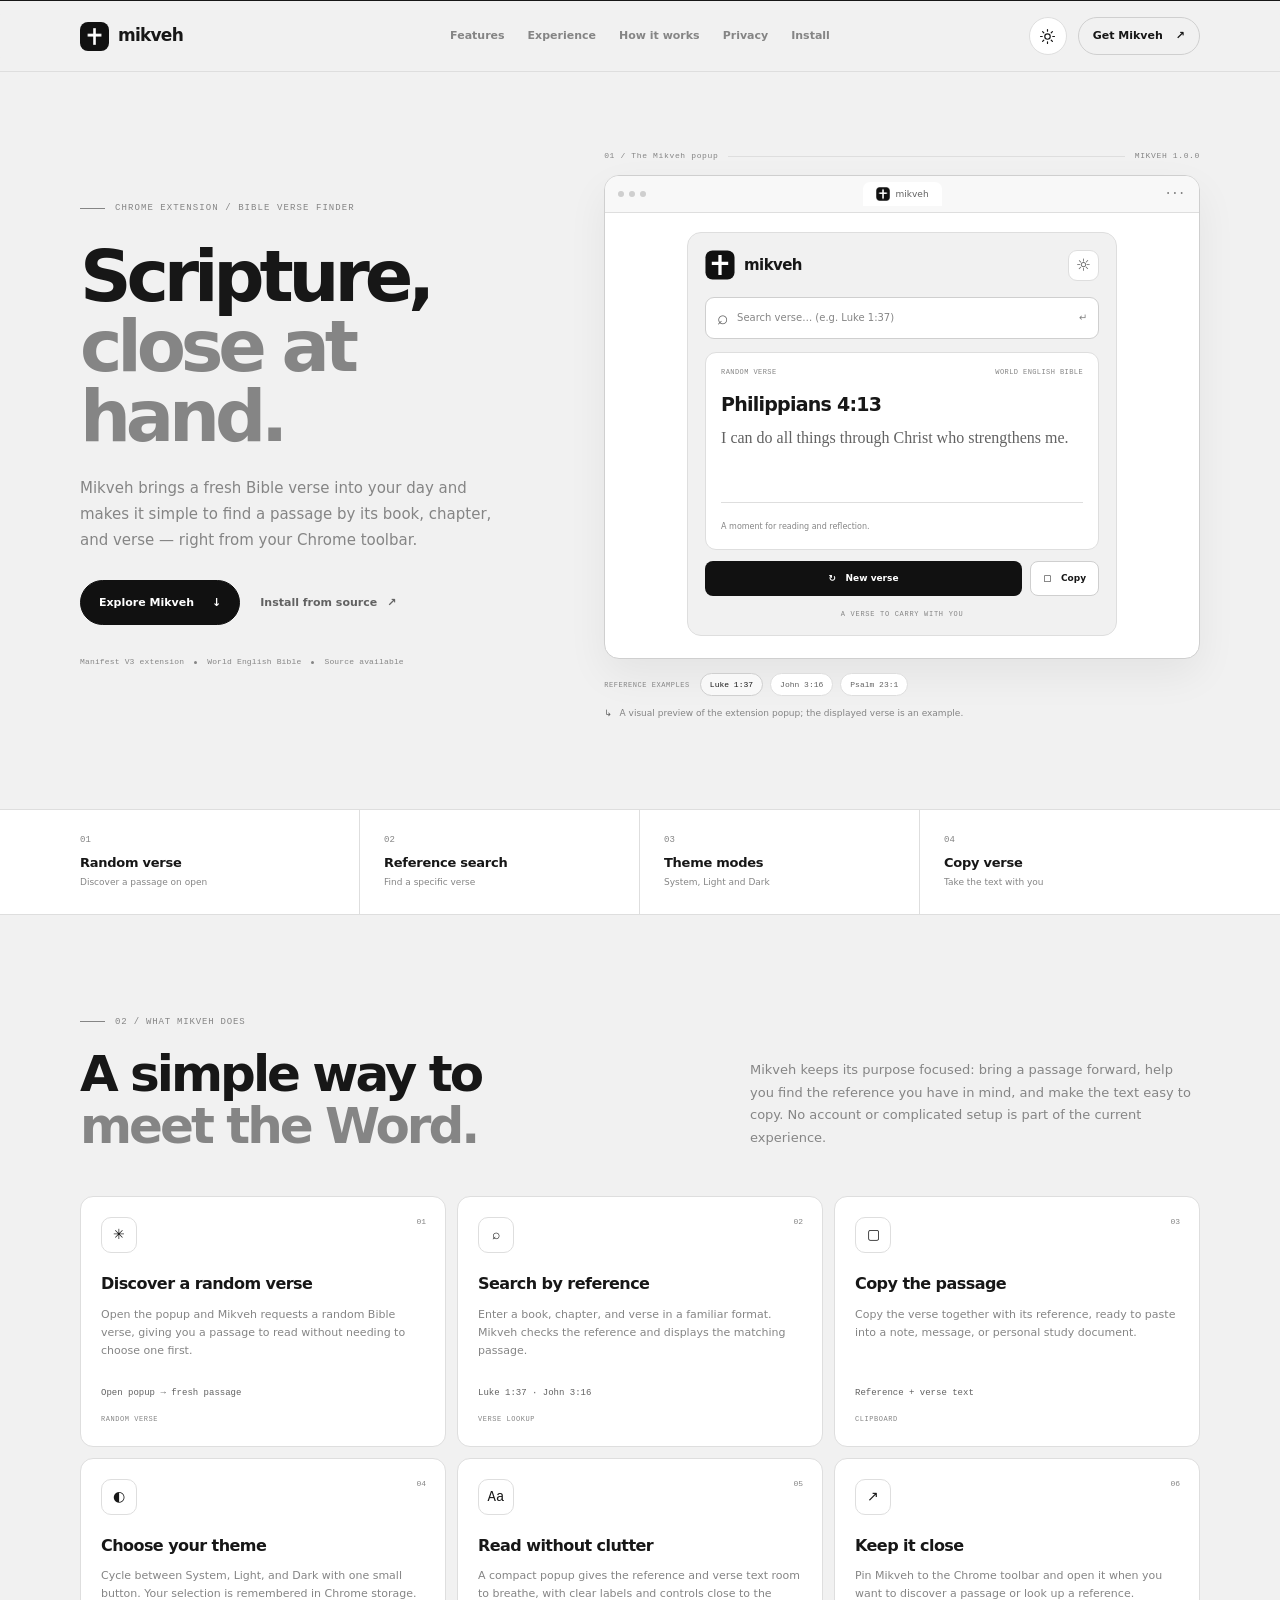
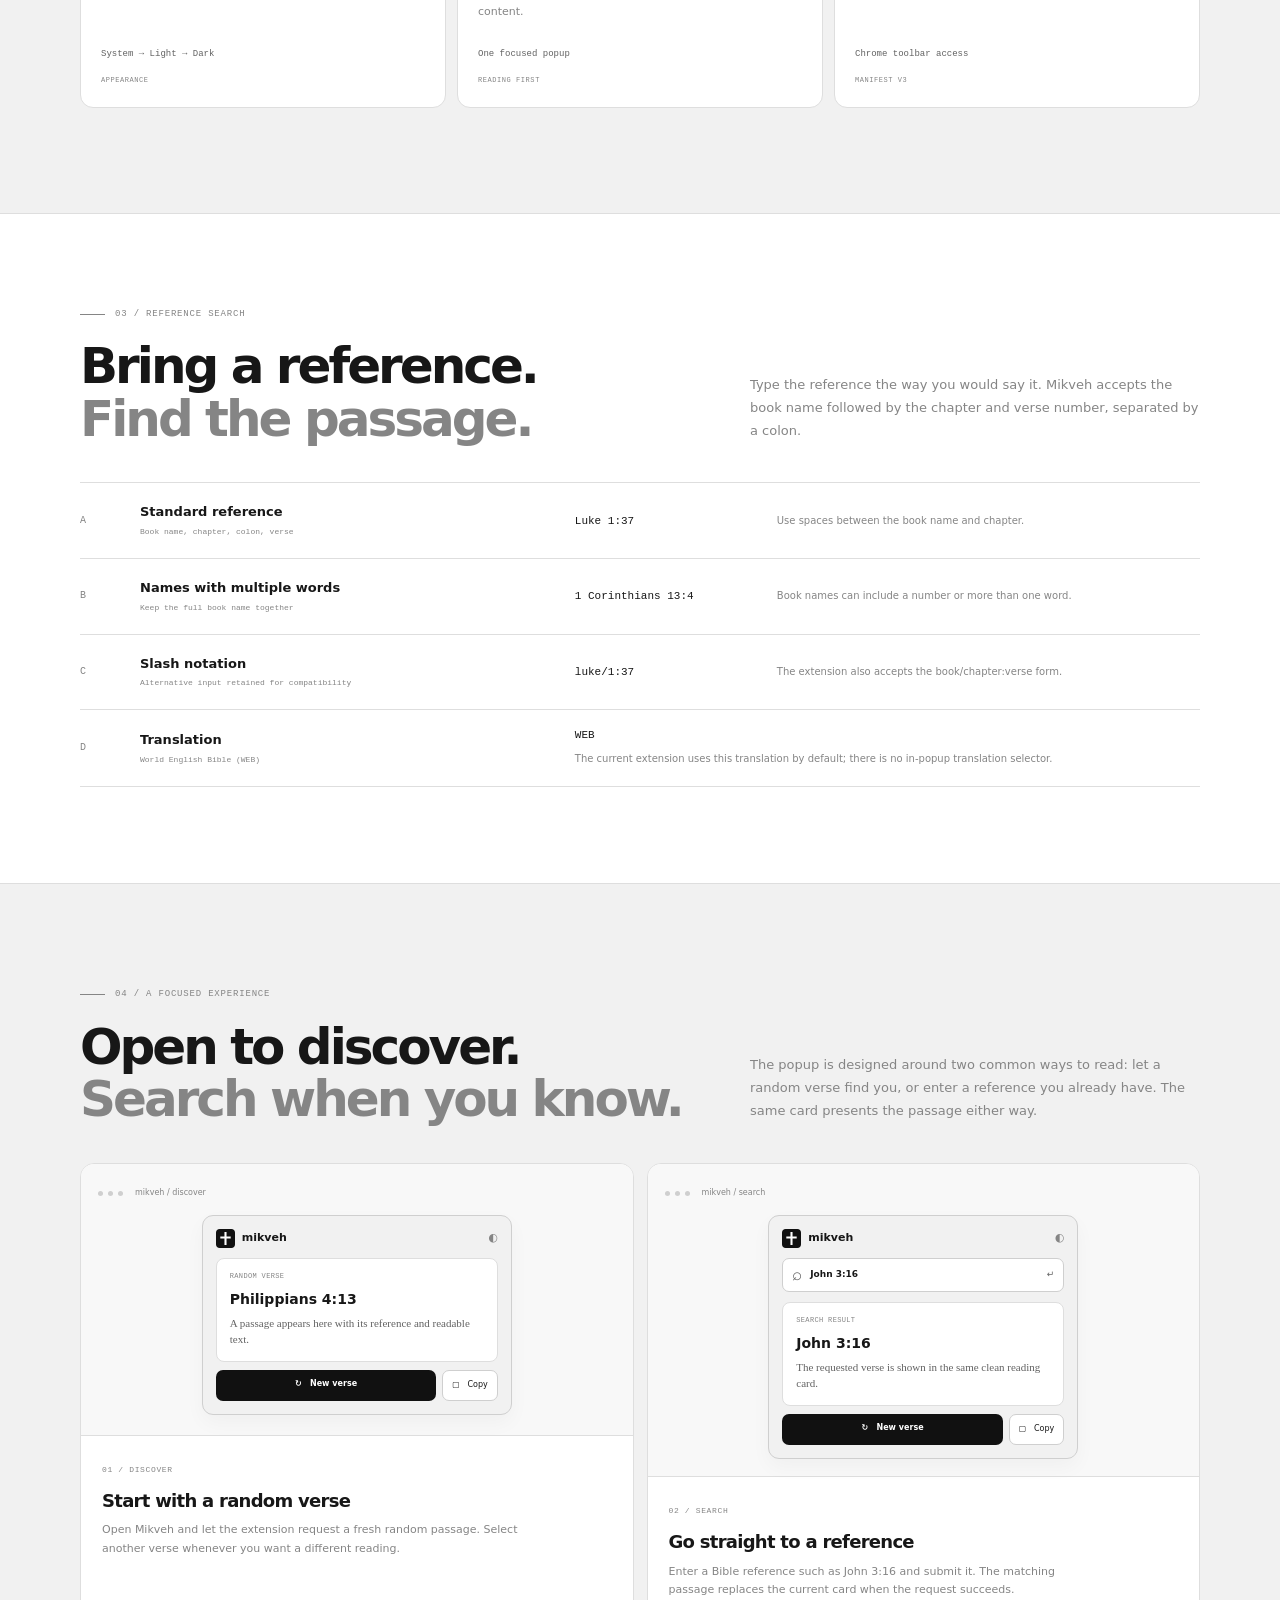
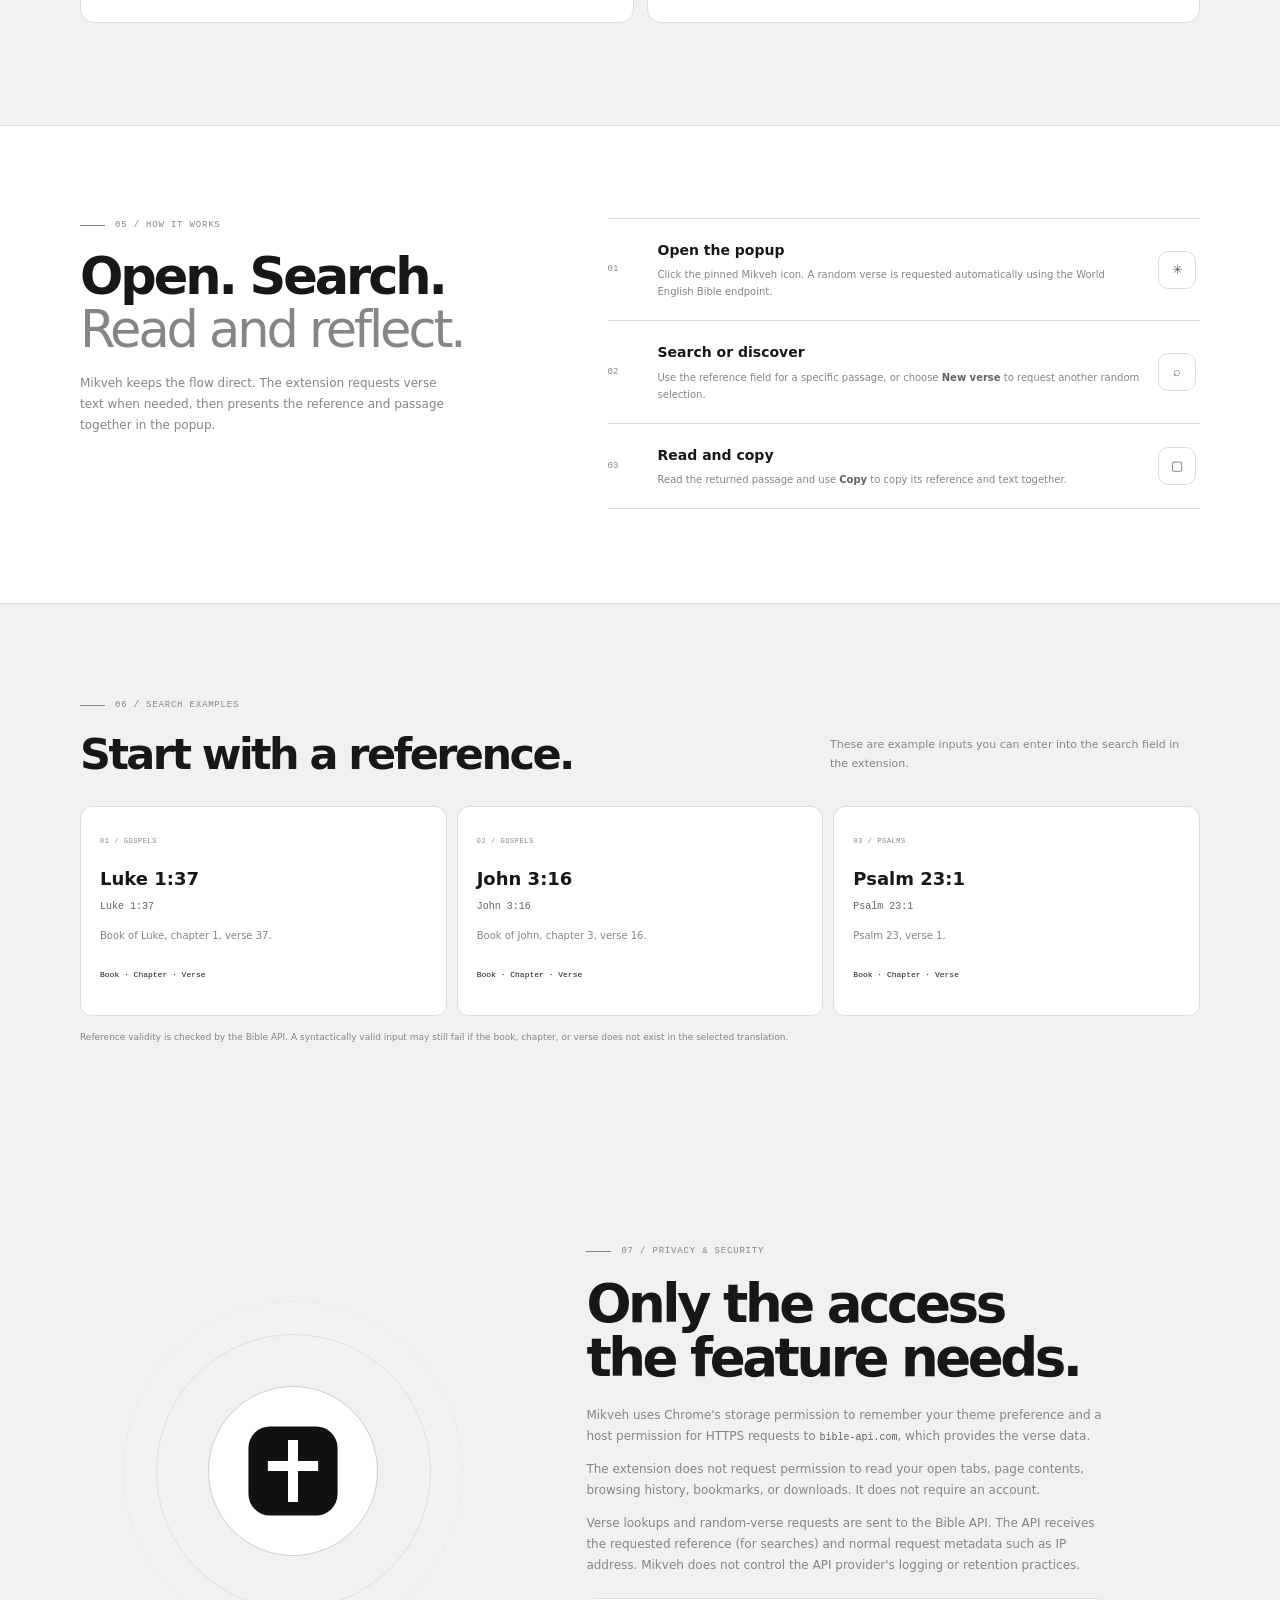
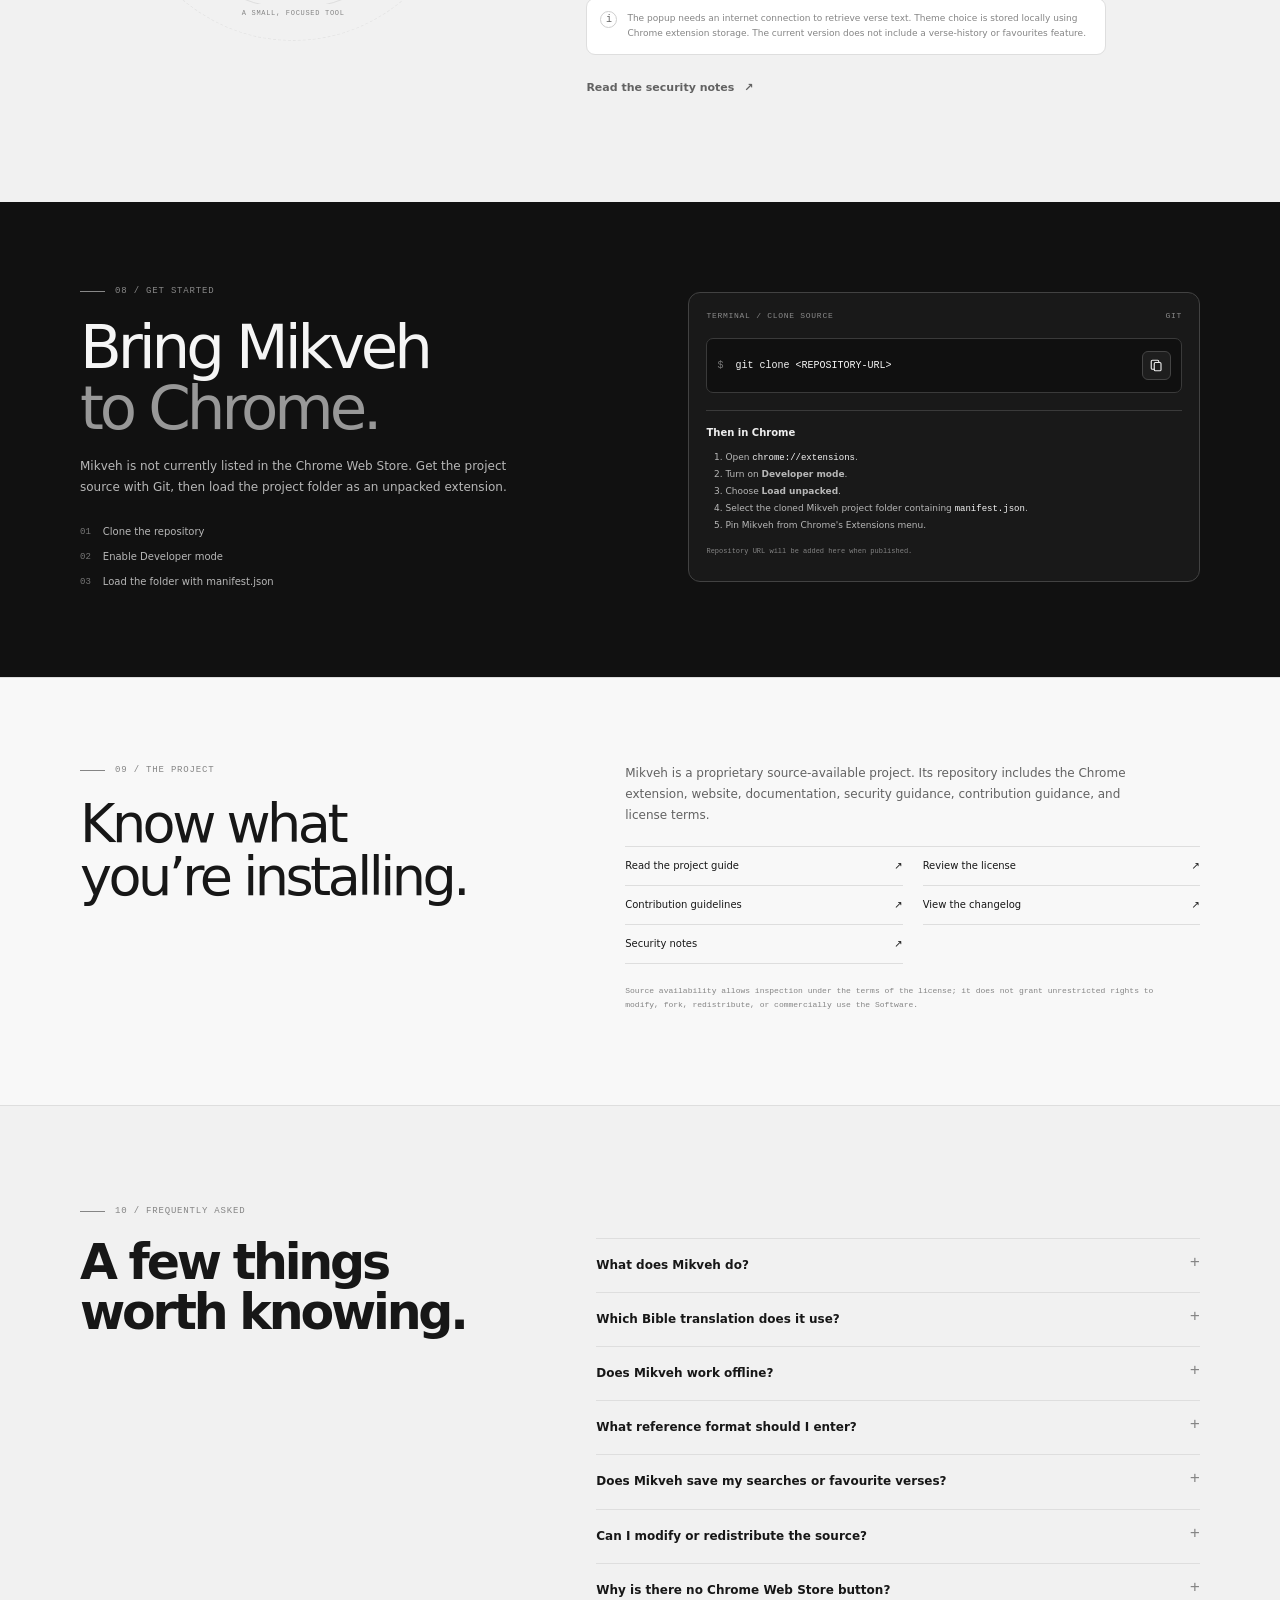
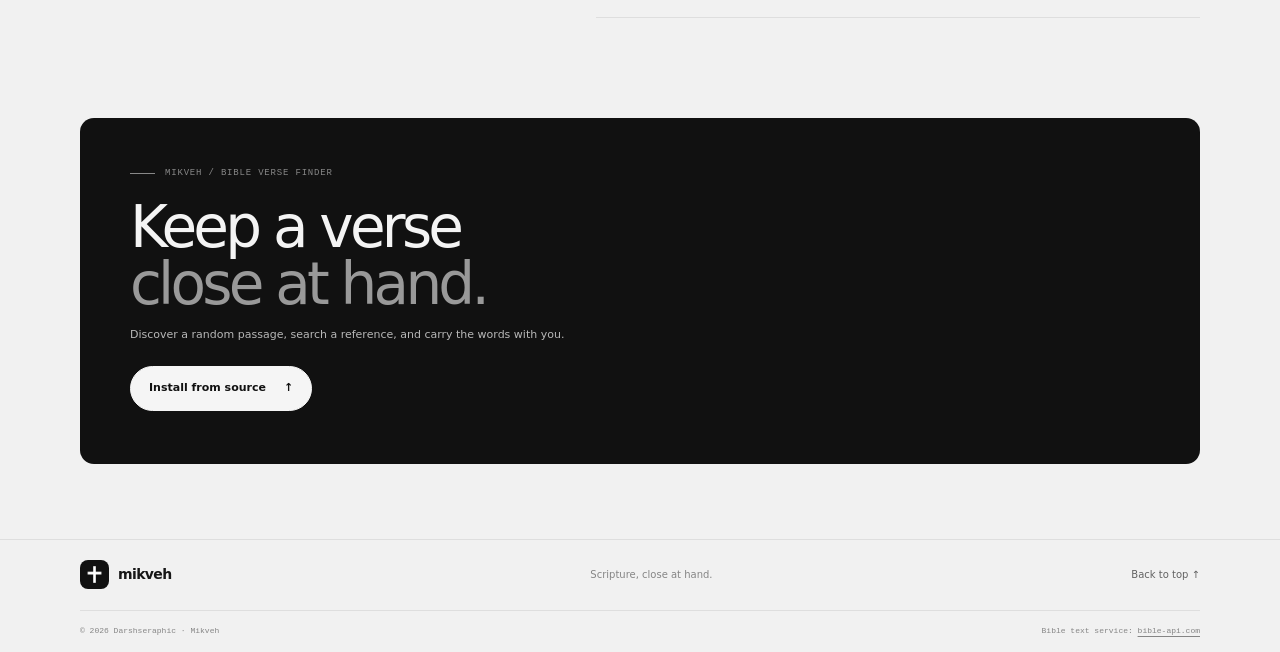
==== commit 54d49748: "initial commit: Added Mikveh extension to public users." ====
--- a/docs/index.html
+++ b/docs/index.html
@@ -9,7 +9,7 @@
   <meta property="og:description" content="Find a Bible verse, discover a random passage, and keep Scripture close from your Chrome toolbar.">
   <meta property="og:type" content="website">
   <title>Mikveh — Scripture, close at hand</title>
-  <link rel="icon" type="image/png" href="../icons/icon32.png">
+  <link rel="icon" type="image/png" href="icons/icon32.png">
   <link rel="stylesheet" href="styles.css">
   <script src="config.js" defer></script>
   <script src="script.js" defer></script>
@@ -20,7 +20,7 @@
   <header class="site-header">
     <div class="header-inner page-width">
       <a class="brand" href="#top" aria-label="Mikveh home">
-        <span class="brand-mark"><img src="../icons/icon32.png" width="24" height="24" alt=""></span>
+        <span class="brand-mark"><img src="icons/icon32.png" width="24" height="24" alt=""></span>
         <span>mikveh</span>
       </a>
 
@@ -71,13 +71,13 @@
         <div class="browser-preview" aria-label="Illustration of the Mikveh Chrome extension popup">
           <div class="browser-topbar">
             <div class="window-controls" aria-hidden="true"><i></i><i></i><i></i></div>
-            <div class="browser-tab"><img src="../icons/icon16.png" width="14" height="14" alt=""><span>mikveh</span></div>
+            <div class="browser-tab"><img src="icons/icon16.png" width="14" height="14" alt=""><span>mikveh</span></div>
             <span class="browser-menu" aria-hidden="true">···</span>
           </div>
 
           <div class="popup-preview">
             <div class="preview-topline">
-              <div class="preview-brand"><img src="../icons/logo.svg" alt="" width="30" height="30"><strong>mikveh</strong></div>
+              <div class="preview-brand"><img src="icons/logo.svg" alt="" width="30" height="30"><strong>mikveh</strong></div>
               <span class="preview-theme" aria-hidden="true">☼</span>
             </div>
             <div class="preview-search">
@@ -215,7 +215,7 @@
           <div class="workspace-card-visual discover-visual">
             <div class="mini-window-head"><span></span><span></span><span></span><b>mikveh / discover</b></div>
             <div class="mini-popup">
-              <div class="mini-popup-brand"><img src="../icons/logo.svg" alt="" width="19" height="19"><b>mikveh</b><span>◐</span></div>
+              <div class="mini-popup-brand"><img src="icons/logo.svg" alt="" width="19" height="19"><b>mikveh</b><span>◐</span></div>
               <div class="mini-popup-card"><small>RANDOM VERSE</small><strong>Philippians 4:13</strong><p>A passage appears here with its reference and readable text.</p></div>
               <div class="mini-popup-actions"><b>↻ &nbsp; New verse</b><i>▢ &nbsp; Copy</i></div>
             </div>
@@ -226,7 +226,7 @@
           <div class="workspace-card-visual search-visual">
             <div class="mini-window-head"><span></span><span></span><span></span><b>mikveh / search</b></div>
             <div class="mini-popup">
-              <div class="mini-popup-brand"><img src="../icons/logo.svg" alt="" width="19" height="19"><b>mikveh</b><span>◐</span></div>
+              <div class="mini-popup-brand"><img src="icons/logo.svg" alt="" width="19" height="19"><b>mikveh</b><span>◐</span></div>
               <div class="mini-search-field"><span>⌕</span><b>John 3:16</b><i>↵</i></div>
               <div class="mini-popup-card"><small>SEARCH RESULT</small><strong>John 3:16</strong><p>The requested verse is shown in the same clean reading card.</p></div>
               <div class="mini-popup-actions"><b>↻ &nbsp; New verse</b><i>▢ &nbsp; Copy</i></div>
@@ -265,7 +265,7 @@
 
     <section class="privacy-section page-width" id="privacy" aria-labelledby="privacy-title">
       <div class="privacy-visual" aria-hidden="true">
-        <div class="privacy-mark-wrap"><img src="../icons/logo.svg" alt="" width="100" height="100"></div>
+        <div class="privacy-mark-wrap"><img src="icons/logo.svg" alt="" width="100" height="100"></div>
         <div class="privacy-orbit orbit-one"></div><div class="privacy-orbit orbit-two"></div>
         <span class="privacy-caption">A SMALL, FOCUSED TOOL</span>
       </div>
@@ -294,7 +294,7 @@
         </div>
         <div class="install-panel">
           <div class="install-panel-top"><span>TERMINAL / CLONE SOURCE</span><span>GIT</span></div>
-          <div class="command-line"><span>$</span><code id="clone-command">git clone &lt;https://github.com/darshseraphic/Mikveh.git&gt;</code><button id="copy-clone" type="button" aria-label="Copy git clone command" title="Copy command"><svg viewBox="0 0 20 20" aria-hidden="true"><rect x="7" y="6" width="9" height="11" rx="1.5"/><path d="M13 6V4.5A1.5 1.5 0 0 0 11.5 3h-7A1.5 1.5 0 0 0 3 4.5v9A1.5 1.5 0 0 0 4.5 15H7"/></svg></button></div>
+          <div class="command-line"><span>$</span><code id="clone-command">git clone &lt;REPOSITORY-URL&gt;</code><button id="copy-clone" type="button" aria-label="Copy git clone command" title="Copy command"><svg viewBox="0 0 20 20" aria-hidden="true"><rect x="7" y="6" width="9" height="11" rx="1.5"/><path d="M13 6V4.5A1.5 1.5 0 0 0 11.5 3h-7A1.5 1.5 0 0 0 3 4.5v9A1.5 1.5 0 0 0 4.5 15H7"/></svg></button></div>
           <div class="install-next">
             <p><b>Then in Chrome</b></p>
             <ol>
@@ -379,7 +379,7 @@
 
   <footer class="site-footer">
     <div class="page-width footer-top">
-      <a class="brand footer-brand" href="#top"><span class="brand-mark"><img src="../icons/icon32.png" width="22" height="22" alt=""></span><span>mikveh</span></a>
+      <a class="brand footer-brand" href="#top"><span class="brand-mark"><img src="icons/icon32.png" width="22" height="22" alt=""></span><span>mikveh</span></a>
       <p>Scripture, close at hand.</p>
       <a class="back-top" href="#top">Back to top <span aria-hidden="true">↑</span></a>
     </div>
